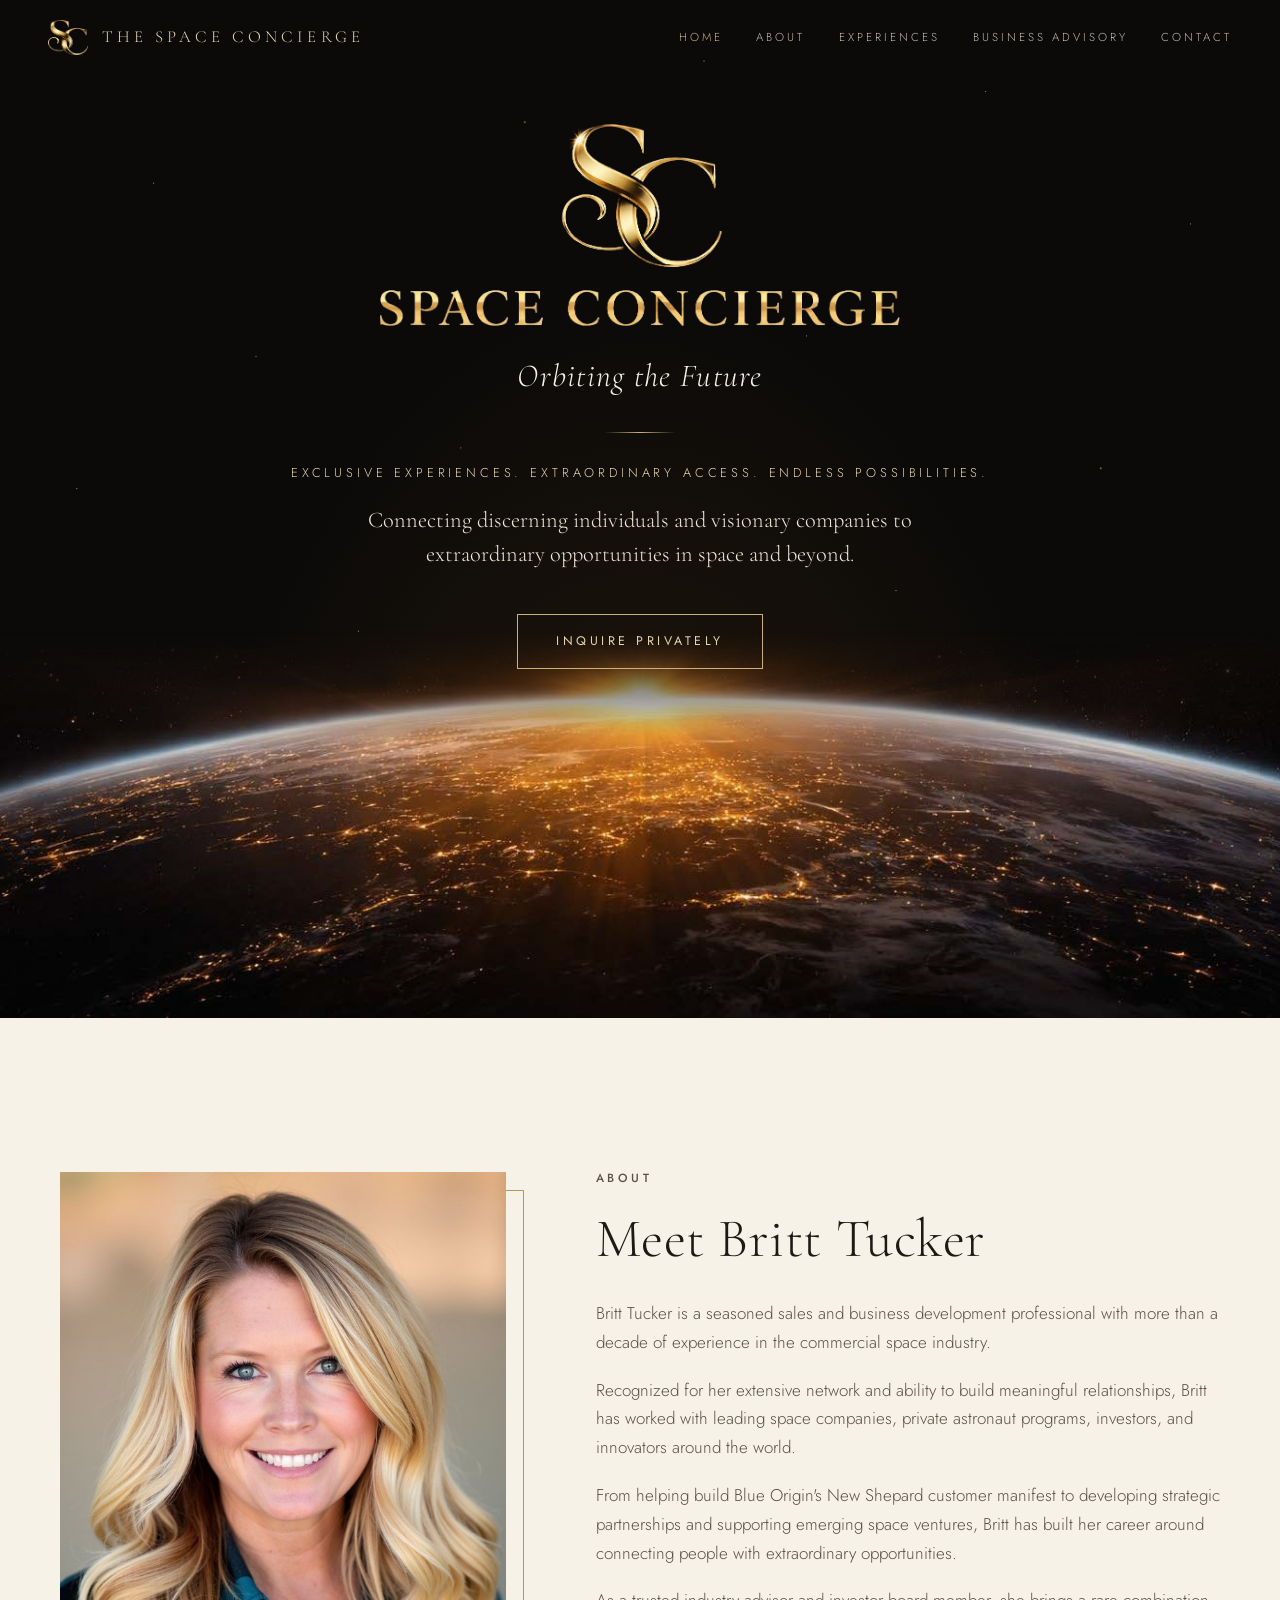
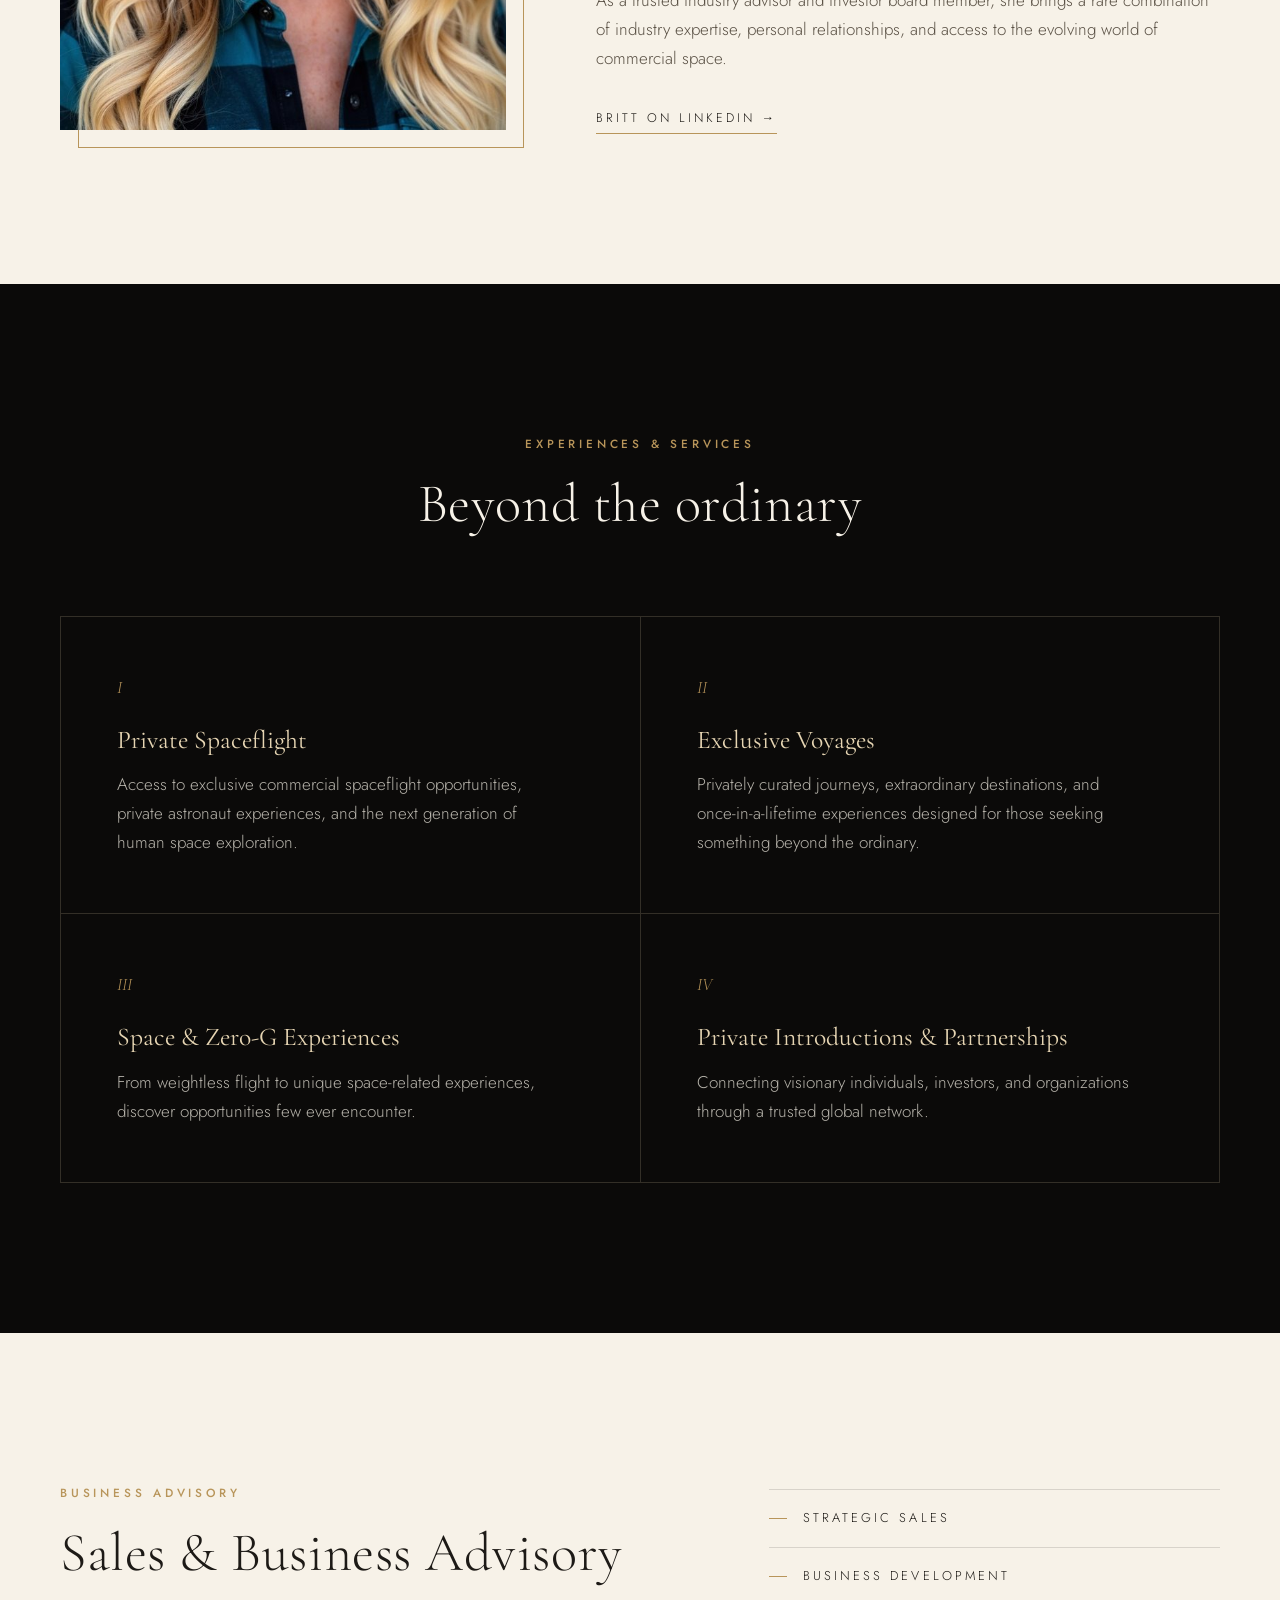
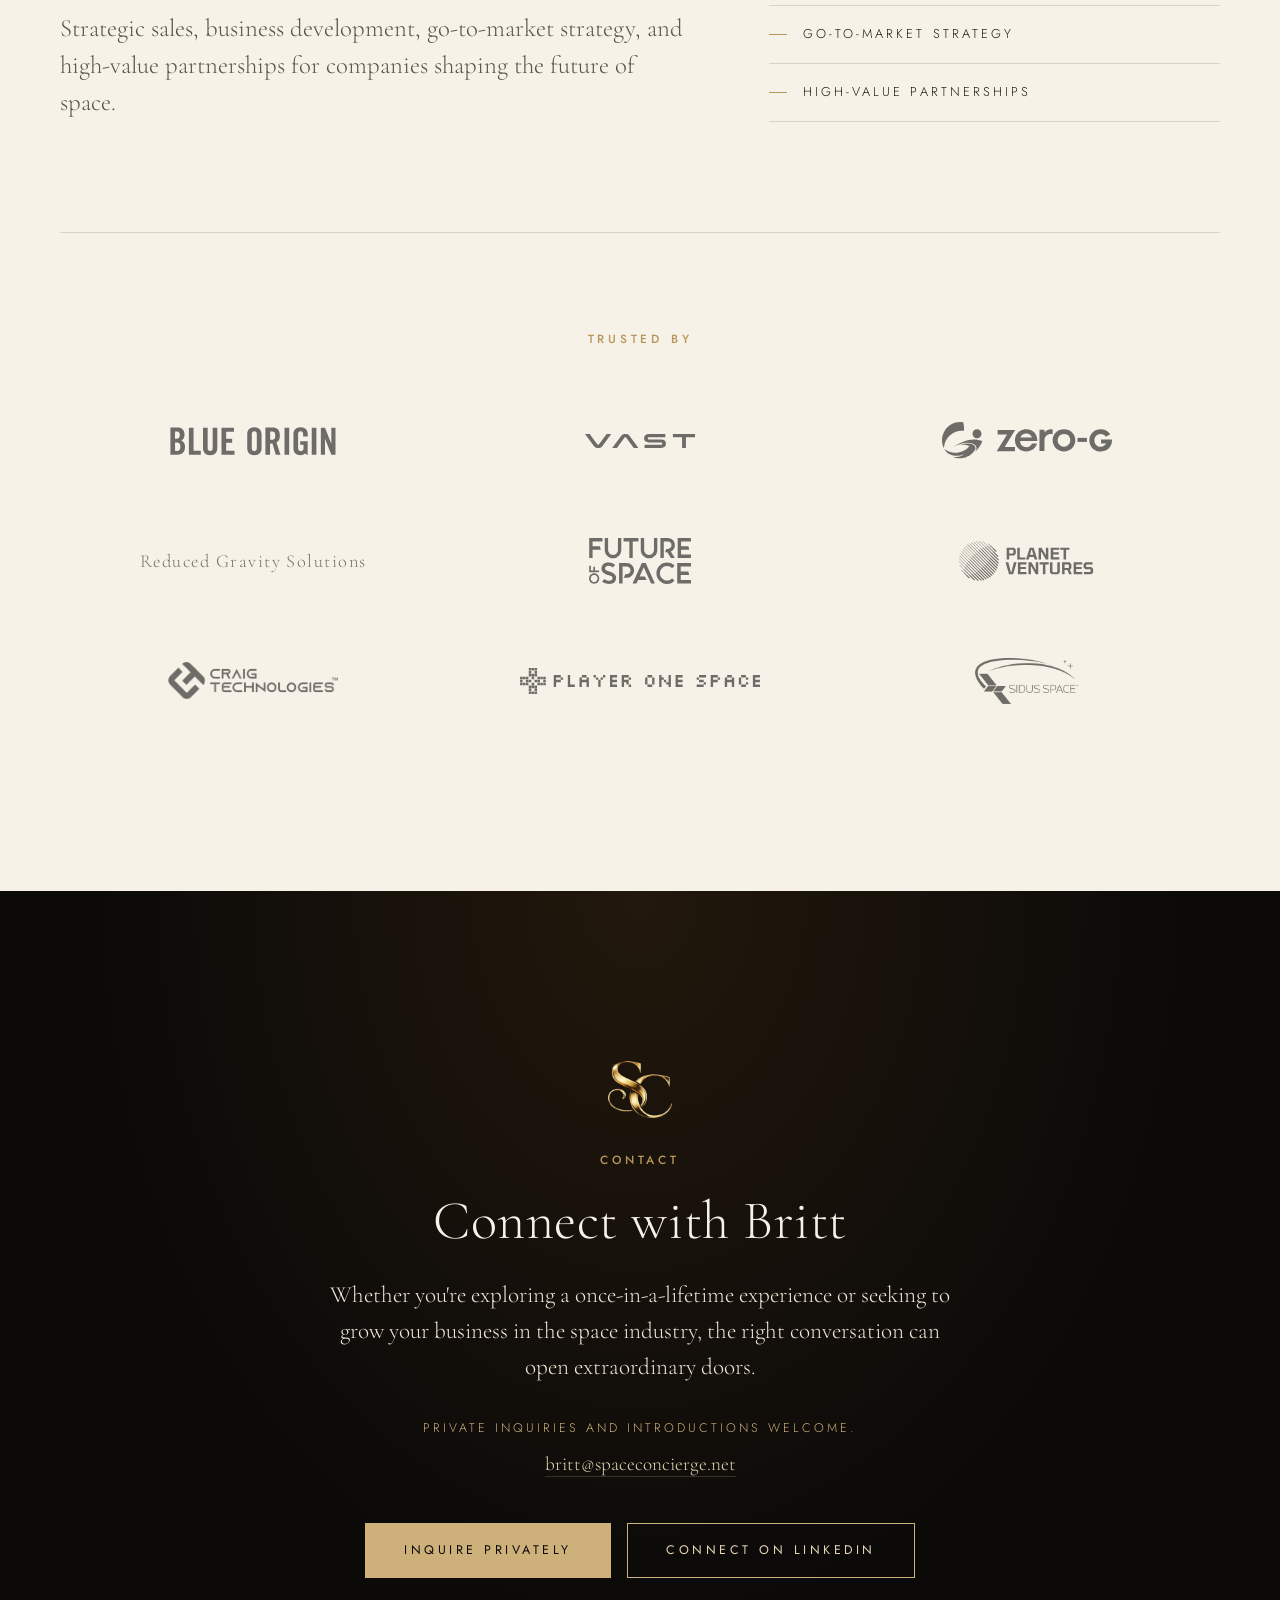
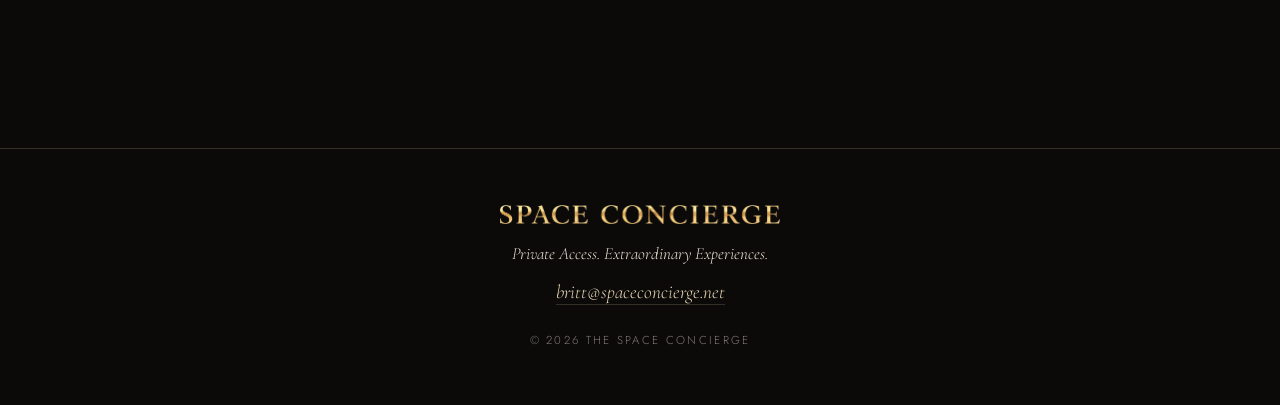
==== index.html @ 7bd97a43 "Add contact email and Player One Space logo Co-Authored-By: Claude Opus 5.5 <noreply@anthropic.com>" ====
<!doctype html>
<html lang="en">
<head>
  <meta charset="utf-8">
  <meta name="viewport" content="width=device-width, initial-scale=1">
  <title>The Space Concierge | Orbiting the Future</title>
  <meta name="description" content="The Space Concierge connects discerning individuals and visionary companies to extraordinary opportunities in space and beyond. Private spaceflight, exclusive voyages, zero-g experiences and space industry business advisory with Britt Tucker.">
  <meta property="og:title" content="The Space Concierge | Orbiting the Future">
  <meta property="og:description" content="Private access. Extraordinary experiences. Connecting discerning individuals and visionary companies to extraordinary opportunities in space and beyond.">
  <meta property="og:image" content="assets/img/og-image.jpg">
  <meta property="og:type" content="website">
  <meta name="theme-color" content="#0b0a09">
  <link rel="icon" type="image/png" href="assets/img/favicon.png">
  <link rel="apple-touch-icon" href="assets/img/apple-touch-icon.png">
  <link rel="preconnect" href="https://fonts.googleapis.com">
  <link rel="preconnect" href="https://fonts.gstatic.com" crossorigin>
  <link href="https://fonts.googleapis.com/css2?family=Cormorant+Garamond:ital,wght@0,300;0,400;0,500;1,300;1,400&family=Jost:wght@300;400;500&display=swap" rel="stylesheet">
  <link rel="stylesheet" href="assets/css/style.css">
</head>
<body>

  <header class="nav" id="top">
    <a class="nav__brand" href="#home" aria-label="The Space Concierge home">
      <img src="assets/img/logo-mark.png" alt="" width="345" height="310">
      <span>The Space Concierge</span>
    </a>
    <button class="nav__toggle" aria-label="Open menu" aria-expanded="false" aria-controls="nav-links">
      <span></span><span></span>
    </button>
    <nav class="nav__links" id="nav-links" aria-label="Main">
      <a href="#home">Home</a>
      <a href="#about">About</a>
      <a href="#experiences">Experiences</a>
      <a href="#advisory">Business Advisory</a>
      <a href="#contact">Contact</a>
    </nav>
  </header>

  <main>
    <!-- HOME -->
    <section class="hero" id="home">
      <div class="hero__stars" aria-hidden="true"></div>
      <div class="hero__inner">
        <h1 class="visually-hidden">The Space Concierge</h1>
        <img class="hero__logo" src="assets/img/logo-stack.png" alt="The Space Concierge" width="1123" height="437">
        <p class="hero__tagline">Orbiting the Future</p>
        <span class="rule" aria-hidden="true"></span>
        <p class="hero__lede">Exclusive experiences. Extraordinary access. Endless possibilities.</p>
        <p class="hero__sub">Connecting discerning individuals and visionary companies to extraordinary opportunities in space and beyond.</p>
        <a class="btn" href="#contact">Inquire Privately</a>
      </div>
      <div class="hero__earth" aria-hidden="true"></div>
    </section>

    <!-- ABOUT -->
    <section class="section section--ivory" id="about">
      <div class="about">
        <figure class="about__photo reveal">
          <img src="assets/img/britt-tucker.jpg" alt="Britt Tucker, founder of The Space Concierge" width="800" height="800" loading="lazy">
        </figure>
        <div class="about__text reveal">
          <p class="eyebrow">About</p>
          <h2>Meet Britt Tucker</h2>
          <p>Britt Tucker is a seasoned sales and business development professional with more than a decade of experience in the commercial space industry.</p>
          <p>Recognized for her extensive network and ability to build meaningful relationships, Britt has worked with leading space companies, private astronaut programs, investors, and innovators around the world.</p>
          <p>From helping build Blue Origin's New Shepard customer manifest to developing strategic partnerships and supporting emerging space ventures, Britt has built her career around connecting people with extraordinary opportunities.</p>
          <p>As a trusted industry advisor and investor board member, she brings a rare combination of industry expertise, personal relationships, and access to the evolving world of commercial space.</p>
          <a class="link" href="https://www.linkedin.com/in/britttucker/" target="_blank" rel="noopener">Britt on LinkedIn <span aria-hidden="true">&rarr;</span></a>
        </div>
      </div>
    </section>

    <!-- EXPERIENCES -->
    <section class="section section--dark" id="experiences">
      <div class="container">
        <header class="section__head reveal">
          <p class="eyebrow">Experiences &amp; Services</p>
          <h2>Beyond the ordinary</h2>
        </header>
        <div class="cards">
          <article class="card reveal">
            <span class="card__num">I</span>
            <h3>Private Spaceflight</h3>
            <p>Access to exclusive commercial spaceflight opportunities, private astronaut experiences, and the next generation of human space exploration.</p>
          </article>
          <article class="card reveal">
            <span class="card__num">II</span>
            <h3>Exclusive Voyages</h3>
            <p>Privately curated journeys, extraordinary destinations, and once-in-a-lifetime experiences designed for those seeking something beyond the ordinary.</p>
          </article>
          <article class="card reveal">
            <span class="card__num">III</span>
            <h3>Space &amp; Zero-G Experiences</h3>
            <p>From weightless flight to unique space-related experiences, discover opportunities few ever encounter.</p>
          </article>
          <article class="card reveal">
            <span class="card__num">IV</span>
            <h3>Private Introductions &amp; Partnerships</h3>
            <p>Connecting visionary individuals, investors, and organizations through a trusted global network.</p>
          </article>
        </div>
      </div>
    </section>

    <!-- BUSINESS ADVISORY -->
    <section class="section section--ivory" id="advisory">
      <div class="container">
        <div class="advisory">
          <div class="reveal">
            <p class="eyebrow">Business Advisory</p>
            <h2>Sales &amp; Business Advisory</h2>
            <p class="advisory__lede">Strategic sales, business development, go-to-market strategy, and high-value partnerships for companies shaping the future of space.</p>
          </div>
          <ul class="advisory__list reveal">
            <li>Strategic Sales</li>
            <li>Business Development</li>
            <li>Go-to-Market Strategy</li>
            <li>High-Value Partnerships</li>
          </ul>
        </div>

        <div class="clients reveal">
          <p class="eyebrow eyebrow--center">Trusted by</p>
          <ul class="clients__grid" id="clients">
            <li><a href="https://www.blueorigin.com" target="_blank" rel="noopener" title="Blue Origin"><img src="assets/logos/blue-origin.svg" alt="Blue Origin" loading="lazy"></a></li>
            <li><a href="https://www.vastspace.com" target="_blank" rel="noopener" title="Vast"><img src="assets/logos/vast.svg" alt="Vast" loading="lazy"></a></li>
            <li><a href="https://www.gozerog.com" target="_blank" rel="noopener" title="Zero-G"><img src="assets/logos/zero-g.svg" alt="Zero-G" loading="lazy"></a></li>
            <li><a href="https://www.reducedgravitysolutions.com" target="_blank" rel="noopener" title="Reduced Gravity Solutions"><span class="clients__name">Reduced Gravity Solutions</span></a></li>
            <li><a href="https://futureofspace.io" target="_blank" rel="noopener" title="Future of Space"><img src="assets/logos/future-of-space.svg" alt="Future of Space" loading="lazy"></a></li>
            <li><a href="https://planetventuresinc.com" target="_blank" rel="noopener" title="Planet Ventures"><img src="assets/logos/planet-ventures.svg" alt="Planet Ventures" loading="lazy"></a></li>
            <li><a href="https://craigtechinc.com" target="_blank" rel="noopener" title="Craig Technologies"><img src="assets/logos/craig-technologies.png" alt="Craig Technologies" loading="lazy"></a></li>
            <li><a href="https://playeronespace.com" target="_blank" rel="noopener" title="Player One Space"><img class="logo--wide" src="assets/logos/player-one-space.svg" alt="Player One Space" loading="lazy"></a></li>
            <li><a href="https://sidusspace.com" target="_blank" rel="noopener" title="Sidus Space"><img src="assets/logos/sidus-space.png" alt="Sidus Space" loading="lazy"></a></li>
          </ul>
        </div>
      </div>
    </section>

    <!-- CONTACT -->
    <section class="contact" id="contact">
      <div class="contact__inner reveal">
        <img class="contact__mark" src="assets/img/logo-mark.png" alt="" width="345" height="310" loading="lazy">
        <p class="eyebrow eyebrow--center">Contact</p>
        <h2>Connect with Britt</h2>
        <p class="contact__text">Whether you're exploring a once-in-a-lifetime experience or seeking to grow your business in the space industry, the right conversation can open extraordinary doors.</p>
        <p class="contact__note">Private inquiries and introductions welcome.</p>
        <p class="contact__email"><a href="mailto:britt@spaceconcierge.net">britt@spaceconcierge.net</a></p>
        <div class="contact__actions">
          <a class="btn btn--solid" href="mailto:britt@spaceconcierge.net?subject=Private%20Inquiry">Inquire Privately</a>
          <a class="btn" href="https://www.linkedin.com/in/britttucker/" target="_blank" rel="noopener">Connect on LinkedIn</a>
        </div>
      </div>
    </section>
  </main>

  <footer class="footer">
    <img src="assets/img/logo-wordmark.png" alt="The Space Concierge" width="1123" height="78" loading="lazy">
    <p>Private Access. Extraordinary Experiences.</p>
    <p class="footer__email"><a href="mailto:britt@spaceconcierge.net">britt@spaceconcierge.net</a></p>
    <p class="footer__small">&copy; <span id="year">2026</span> The Space Concierge</p>
  </footer>

  <script src="assets/js/main.js"></script>
</body>
</html>
---- assets/css/style.css ----
:root {
  --black: #0b0a09;
  --black-2: #141210;
  --ivory: #f7f2e8;
  --ivory-2: #efe7d8;
  --champagne: #e6d5b3;
  --gold: #b8955a;
  --gold-soft: #cdb07a;
  --ink: #1d1a16;
  --ink-soft: #5b5246;
  --line-dark: rgba(230, 213, 179, 0.18);
  --line-light: rgba(29, 26, 22, 0.14);
  --serif: "Cormorant Garamond", "Times New Roman", serif;
  --sans: "Jost", "Helvetica Neue", Arial, sans-serif;
  --max: 1160px;
  --nav-h: 76px;
}

*, *::before, *::after { box-sizing: border-box; }
html { scroll-behavior: smooth; scroll-padding-top: var(--nav-h); }
html, body { overflow-x: clip; }
body {
  margin: 0;
  background: var(--black);
  color: var(--ivory);
  font-family: var(--sans);
  font-weight: 300;
  font-size: 17px;
  line-height: 1.7;
  -webkit-font-smoothing: antialiased;
}
img { max-width: 100%; height: auto; display: block; }
a { color: inherit; }
h1, h2, h3 { font-family: var(--serif); font-weight: 300; line-height: 1.15; margin: 0; }
h2 { font-size: clamp(2.2rem, 4.5vw, 3.4rem); letter-spacing: 0.01em; }
h3 { font-size: 1.6rem; font-weight: 400; }
p { margin: 0 0 1.1em; }

.visually-hidden {
  position: absolute; width: 1px; height: 1px; overflow: hidden;
  clip: rect(0 0 0 0); white-space: nowrap;
}

.eyebrow {
  font-family: var(--sans);
  font-size: 0.74rem;
  font-weight: 500;
  letter-spacing: 0.32em;
  text-transform: uppercase;
  color: var(--gold);
  margin-bottom: 1.2rem;
}
.eyebrow--center { text-align: center; }

.rule {
  display: block; width: 72px; height: 1px; margin: 1.8rem auto;
  background: linear-gradient(90deg, transparent, var(--gold-soft), transparent);
}

.btn {
  display: inline-block;
  padding: 1rem 2.4rem;
  border: 1px solid var(--gold-soft);
  color: var(--champagne);
  font-size: 0.78rem;
  font-weight: 400;
  letter-spacing: 0.28em;
  text-transform: uppercase;
  text-decoration: none;
  transition: background-color .4s ease, color .4s ease;
}
.btn:hover, .btn:focus-visible { background: var(--gold-soft); color: var(--black); }
.btn--solid { background: var(--gold-soft); color: var(--black); }
.btn--solid:hover, .btn--solid:focus-visible { background: var(--champagne); border-color: var(--champagne); }

.link {
  color: var(--ink);
  font-size: 0.78rem;
  letter-spacing: 0.24em;
  text-transform: uppercase;
  text-decoration: none;
  border-bottom: 1px solid var(--gold);
  padding-bottom: 4px;
}
.link:hover { color: var(--gold); }

/* NAV */
.nav {
  position: fixed; inset: 0 0 auto 0; z-index: 50;
  height: var(--nav-h);
  display: flex; align-items: center; justify-content: space-between;
  padding: 0 clamp(16px, 4vw, 48px);
  transition: background-color .5s ease, border-color .5s ease;
  border-bottom: 1px solid transparent;
}
.nav.is-scrolled {
  background: rgba(11, 10, 9, 0.92);
  backdrop-filter: blur(10px);
  -webkit-backdrop-filter: blur(10px);
  border-bottom-color: var(--line-dark);
}
.nav__brand { display: flex; align-items: center; gap: 14px; text-decoration: none; }
.nav__brand img { width: 40px; height: auto; }
.nav__brand span {
  font-family: var(--serif); font-size: 1.05rem; letter-spacing: 0.24em;
  text-transform: uppercase; color: var(--champagne);
}
.nav__links { display: flex; gap: clamp(18px, 2.6vw, 40px); }
.nav__links a {
  font-size: 0.72rem; letter-spacing: 0.26em; text-transform: uppercase;
  text-decoration: none; color: var(--ivory-2); opacity: .8;
  transition: opacity .3s, color .3s;
}
.nav__links a:hover, .nav__links a.is-active { opacity: 1; color: var(--gold-soft); }
.nav__toggle { display: none; }

/* HERO */
.hero {
  position: relative; min-height: 100vh; min-height: 100svh;
  display: flex; flex-direction: column; align-items: center; justify-content: flex-end;
  text-align: center; overflow: hidden;
  padding: calc(var(--nav-h) + 48px) 0 0;
  background: radial-gradient(ellipse at 50% 120%, #2a1c0c 0%, var(--black) 55%);
}
.hero__stars {
  position: absolute; inset: 0; opacity: .55; pointer-events: none;
  background-image:
    radial-gradient(1px 1px at 12% 18%, #fff8e6, transparent),
    radial-gradient(1px 1px at 28% 62%, #fff8e6, transparent),
    radial-gradient(1.5px 1.5px at 41% 12%, #f3d9a4, transparent),
    radial-gradient(1px 1px at 63% 33%, #fff8e6, transparent),
    radial-gradient(1px 1px at 77% 9%, #fff8e6, transparent),
    radial-gradient(1.5px 1.5px at 86% 46%, #f3d9a4, transparent),
    radial-gradient(1px 1px at 93% 22%, #fff8e6, transparent),
    radial-gradient(1px 1px at 6% 48%, #fff8e6, transparent),
    radial-gradient(1px 1px at 55% 6%, #fff8e6, transparent),
    radial-gradient(1px 1px at 20% 35%, #fff8e6, transparent),
    radial-gradient(1px 1px at 70% 58%, #fff8e6, transparent),
    radial-gradient(1px 1px at 36% 44%, #f3d9a4, transparent);
}
.hero__earth {
  position: relative; z-index: 1; flex: none;
  width: 100%; margin-top: clamp(-40px, -3vw, -16px);
  aspect-ratio: 1320 / 400; min-height: 240px;
  background: url("../img/earth-horizon.jpg") center top / cover no-repeat;
  -webkit-mask-image: linear-gradient(to bottom, transparent 0%, #000 30%);
          mask-image: linear-gradient(to bottom, transparent 0%, #000 30%);
  pointer-events: none;
}
.hero__inner { position: relative; z-index: 2; width: 100%; max-width: 760px; padding: 0 16px; margin: auto 0 0; }
.hero__logo { width: min(520px, 82vw); margin: 0 auto; }
.hero__tagline {
  font-family: var(--serif); font-style: italic; font-size: clamp(1.4rem, 3vw, 2rem);
  color: var(--ivory); margin: 1.4rem 0 0; letter-spacing: 0.04em;
}
.hero__lede {
  font-size: 0.8rem; letter-spacing: 0.3em; text-transform: uppercase;
  color: var(--champagne); margin-bottom: 1.2rem;
}
.hero__sub {
  font-family: var(--serif); font-size: clamp(1.15rem, 2.2vw, 1.4rem);
  color: var(--ivory-2); max-width: 560px; margin: 0 auto 2.6rem; line-height: 1.55;
}

/* SECTIONS */
.section { padding: clamp(80px, 12vw, 150px) clamp(16px, 5vw, 48px); }
.section--ivory { background: var(--ivory); color: var(--ink); }
.section--dark { background: var(--black); color: var(--ivory); }
.container { max-width: var(--max); margin: 0 auto; }
.section__head { text-align: center; margin-bottom: clamp(48px, 7vw, 80px); }

/* ABOUT */
.about {
  max-width: var(--max); margin: 0 auto;
  display: grid; grid-template-columns: 5fr 7fr; gap: clamp(40px, 7vw, 96px); align-items: center;
}
.about__photo { margin: 0; position: relative; }
.about__photo::after {
  content: ""; position: absolute; inset: 18px -18px -18px 18px;
  border: 1px solid var(--gold); z-index: 0;
}
.about__photo img { position: relative; z-index: 1; width: 100%; aspect-ratio: 4 / 5; object-fit: cover; object-position: 50% 30%; }
.about__text h2 { margin-bottom: 1.8rem; }
.about__text p { color: var(--ink-soft); }
.about__text .link { display: inline-block; margin-top: 1rem; }

/* EXPERIENCES */
.cards {
  display: grid; grid-template-columns: repeat(2, 1fr);
  border-top: 1px solid var(--line-dark); border-left: 1px solid var(--line-dark);
}
.card {
  padding: clamp(32px, 4.5vw, 56px);
  border-right: 1px solid var(--line-dark); border-bottom: 1px solid var(--line-dark);
  transition: background-color .5s ease;
}
.card:hover { background: var(--black-2); }
.card__num {
  display: block; font-family: var(--serif); font-style: italic;
  color: var(--gold); font-size: 1.1rem; margin-bottom: 1.4rem;
}
.card h3 { color: var(--champagne); margin-bottom: 1rem; }
.card p { color: rgba(247, 242, 232, 0.72); margin: 0; max-width: 440px; }

/* ADVISORY */
.advisory {
  display: grid; grid-template-columns: 7fr 5fr; gap: clamp(32px, 6vw, 96px); align-items: end;
  padding-bottom: clamp(64px, 9vw, 110px); border-bottom: 1px solid var(--line-light);
}
.advisory h2 { margin-bottom: 1.6rem; }
.advisory__lede { font-family: var(--serif); font-size: clamp(1.25rem, 2.2vw, 1.55rem); color: var(--ink-soft); line-height: 1.5; margin: 0; }
.advisory__list { list-style: none; padding: 0; margin: 0; }
.advisory__list li {
  font-size: 0.8rem; letter-spacing: 0.24em; text-transform: uppercase;
  padding: 1.1rem 0; border-top: 1px solid var(--line-light);
  display: flex; align-items: center; gap: 16px;
}
.advisory__list li::before { content: ""; width: 18px; height: 1px; background: var(--gold); }
.advisory__list li:last-child { border-bottom: 1px solid var(--line-light); }

.clients { padding-top: clamp(56px, 8vw, 96px); }
.clients__grid {
  list-style: none; padding: 0; margin: 2rem 0 0;
  display: flex; flex-wrap: wrap; justify-content: center;
}
.clients__grid li {
  flex: 0 0 33.333%;
  display: flex; align-items: center; justify-content: center;
  min-height: 120px; padding: 24px 28px;
}
.clients__grid a { text-decoration: none; display: flex; align-items: center; justify-content: center; width: 100%; height: 100%; }
.clients__grid img {
  max-height: 46px; max-width: 170px; width: auto; height: auto;
  filter: brightness(0);
  opacity: .55; transition: opacity .4s ease;
}
.clients__grid a:hover img { opacity: 1; }
.clients__name {
  font-family: var(--serif); font-size: 1.15rem; line-height: 1.2; opacity: .8; letter-spacing: 0.08em; color: var(--ink-soft);
  text-align: center; text-decoration: none;
}

/* CONTACT */
.contact {
  position: relative; text-align: center;
  padding: clamp(100px, 14vw, 170px) 16px;
  background: radial-gradient(ellipse at 50% 0%, #22180c 0%, var(--black) 60%);
}
.contact__inner { max-width: 640px; margin: 0 auto; }
.contact__mark { width: 64px; margin: 0 auto 2rem; }
.contact h2 { margin-bottom: 1.6rem; }
.contact__text { font-family: var(--serif); font-size: clamp(1.2rem, 2.2vw, 1.45rem); color: var(--ivory-2); line-height: 1.55; }
.contact__note { font-size: 0.78rem; letter-spacing: 0.24em; text-transform: uppercase; color: var(--gold-soft); margin: 2rem 0 .6rem; }
.contact__email { margin: 0 0 2.6rem; }
.contact__email a, .footer__email a { font-family: var(--serif); font-size: 1.2rem; color: var(--champagne); text-decoration: none; border-bottom: 1px solid var(--line-dark); }
.contact__email a:hover, .footer__email a:hover { color: var(--gold-soft); border-color: var(--gold-soft); }
.contact__actions { display: flex; gap: 16px; justify-content: center; flex-wrap: wrap; }

/* FOOTER */
.footer {
  text-align: center; padding: 56px 16px 48px;
  border-top: 1px solid var(--line-dark); background: var(--black);
}
.footer img { width: min(280px, 70vw); margin: 0 auto 1rem; }
.footer p { font-family: var(--serif); font-style: italic; color: var(--ivory-2); margin: 0 0 .4rem; }
.footer .footer__small { font-family: var(--sans); font-style: normal; font-size: .72rem; letter-spacing: .2em; text-transform: uppercase; opacity: .5; margin-top: 1.4rem; }

/* REVEAL (quiet fade only) */
.reveal { opacity: 0; transform: translateY(14px); transition: opacity 1s ease, transform 1s ease; }
.reveal.is-visible { opacity: 1; transform: none; }
.no-js .reveal { opacity: 1; transform: none; }
@media (prefers-reduced-motion: reduce) {
  html { scroll-behavior: auto; }
  .reveal { opacity: 1; transform: none; transition: none; }
}

/* RESPONSIVE */
@media (max-width: 900px) {
  .about, .advisory { grid-template-columns: 1fr; }
  .about__photo { max-width: 420px; margin: 0 auto 24px; width: calc(100% - 18px); }
  .clients__grid li { flex-basis: 50%; }
}
@media (max-width: 820px) {
  .nav__toggle {
    display: flex; flex-direction: column; gap: 7px; justify-content: center;
    width: 44px; height: 44px; background: none; border: 0; cursor: pointer; padding: 10px;
  }
  .nav__toggle span { display: block; height: 1px; background: var(--champagne); transition: transform .3s; }
  .nav[data-open="true"] .nav__toggle span:first-child { transform: translateY(4px) rotate(45deg); }
  .nav[data-open="true"] .nav__toggle span:last-child { transform: translateY(-4px) rotate(-45deg); }
  .nav__links {
    position: fixed; inset: var(--nav-h) 0 auto 0;
    flex-direction: column; gap: 0; background: rgba(11, 10, 9, 0.98);
    border-bottom: 1px solid var(--line-dark);
    max-height: 0; overflow: hidden; transition: max-height .45s ease;
  }
  .nav[data-open="true"] .nav__links { max-height: 420px; }
  .nav[data-open="true"] { background: rgba(11, 10, 9, 0.98); }
  .nav__links a { padding: 18px 24px; border-top: 1px solid var(--line-dark); }
  .cards { grid-template-columns: 1fr; }
}
@media (max-width: 480px) {
  body { font-size: 16px; }
  .nav__brand span { font-size: .8rem; letter-spacing: .14em; }
  .hero__lede { font-size: .7rem; letter-spacing: .2em; }
  .clients__grid li { min-height: 96px; padding: 18px 12px; }
  .clients__grid img { max-width: 130px; max-height: 38px; }
}
.clients__grid img.logo--wide { max-width: 240px; }
@media (max-width: 480px) { .clients__grid img.logo--wide { max-width: 160px; } }
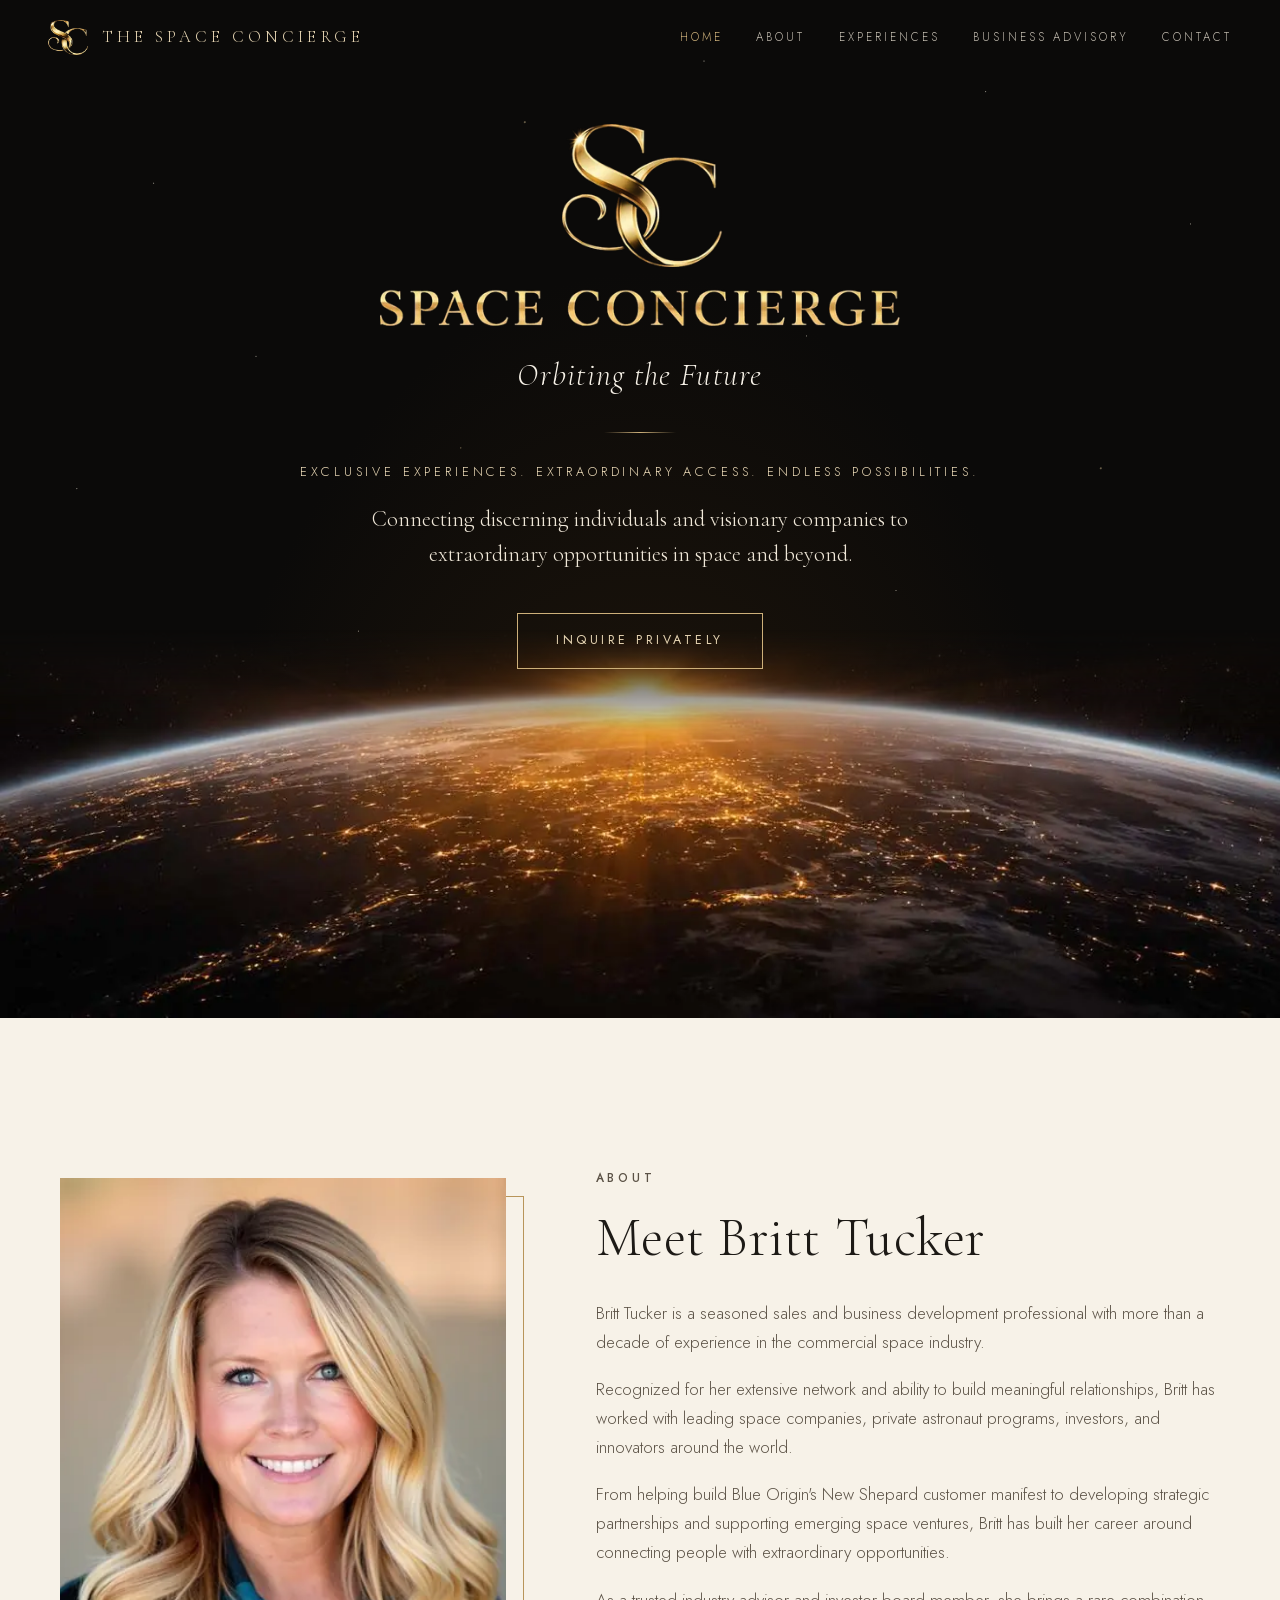
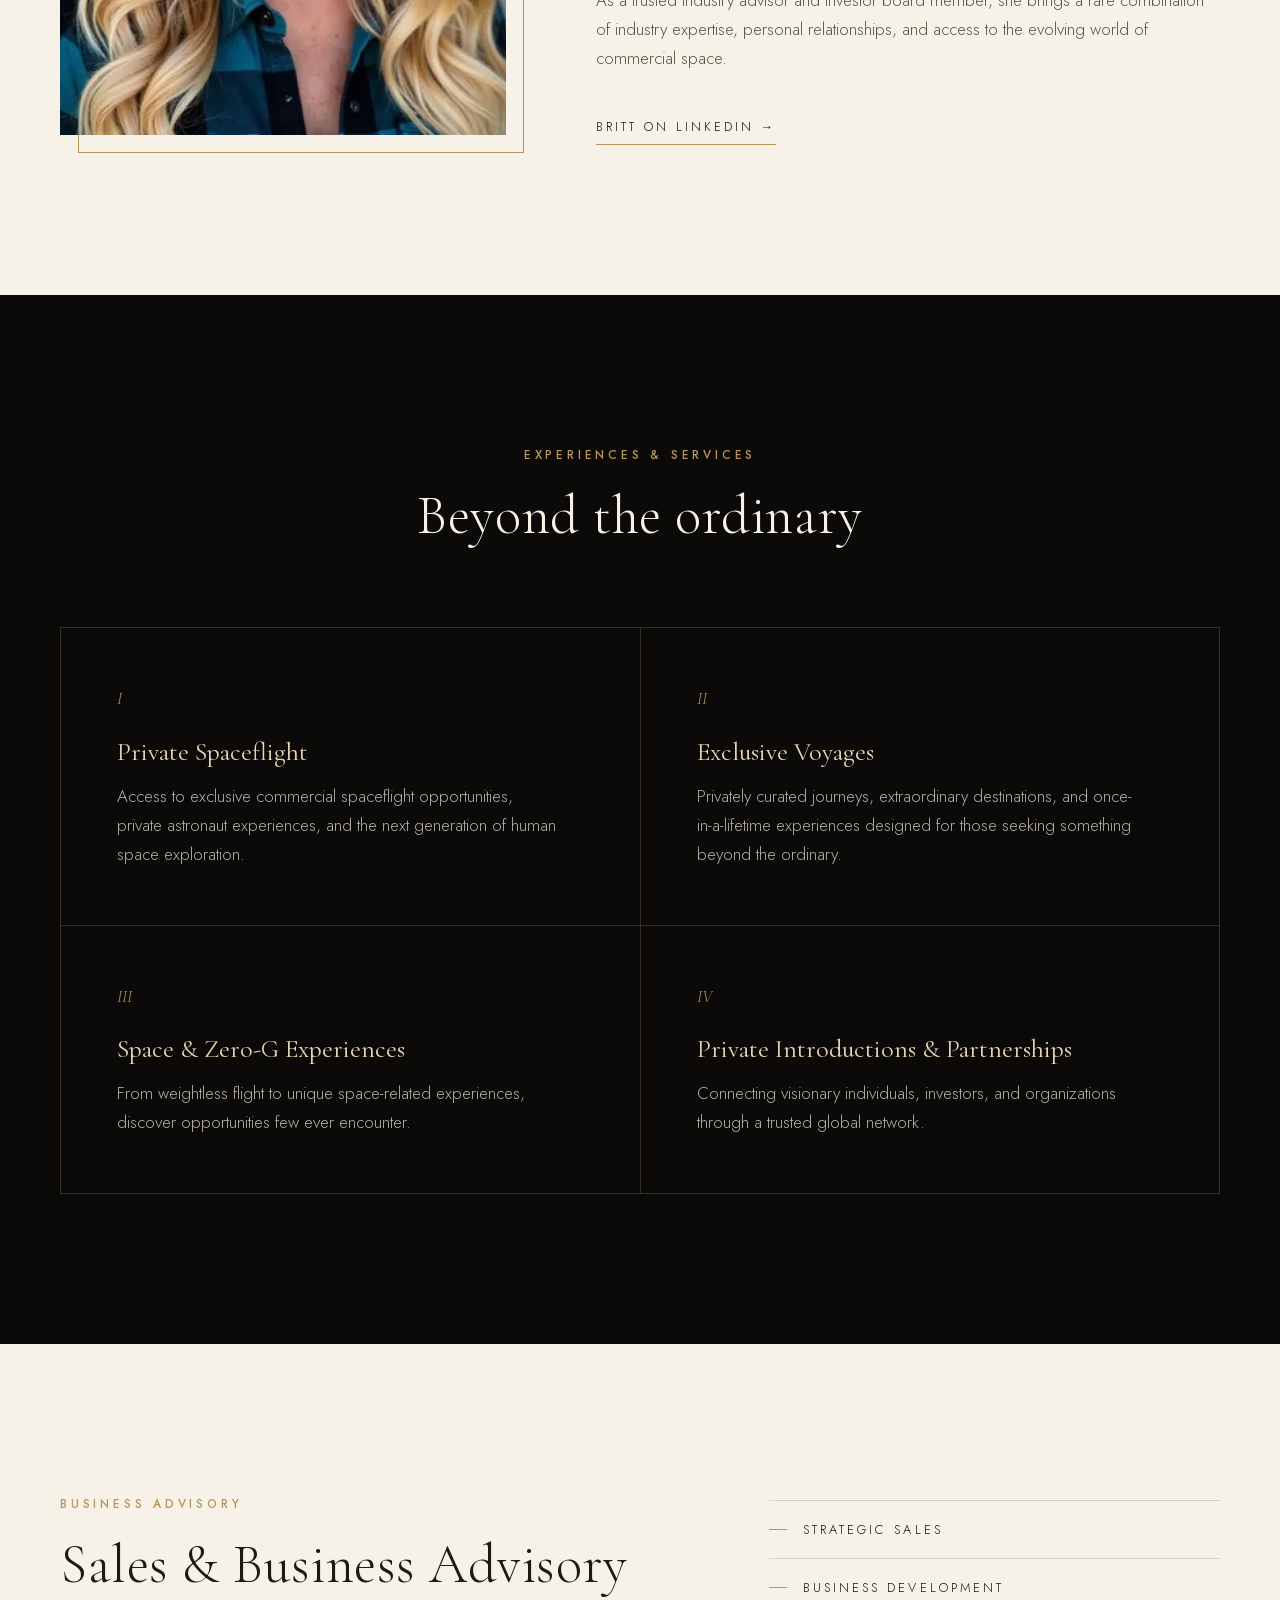
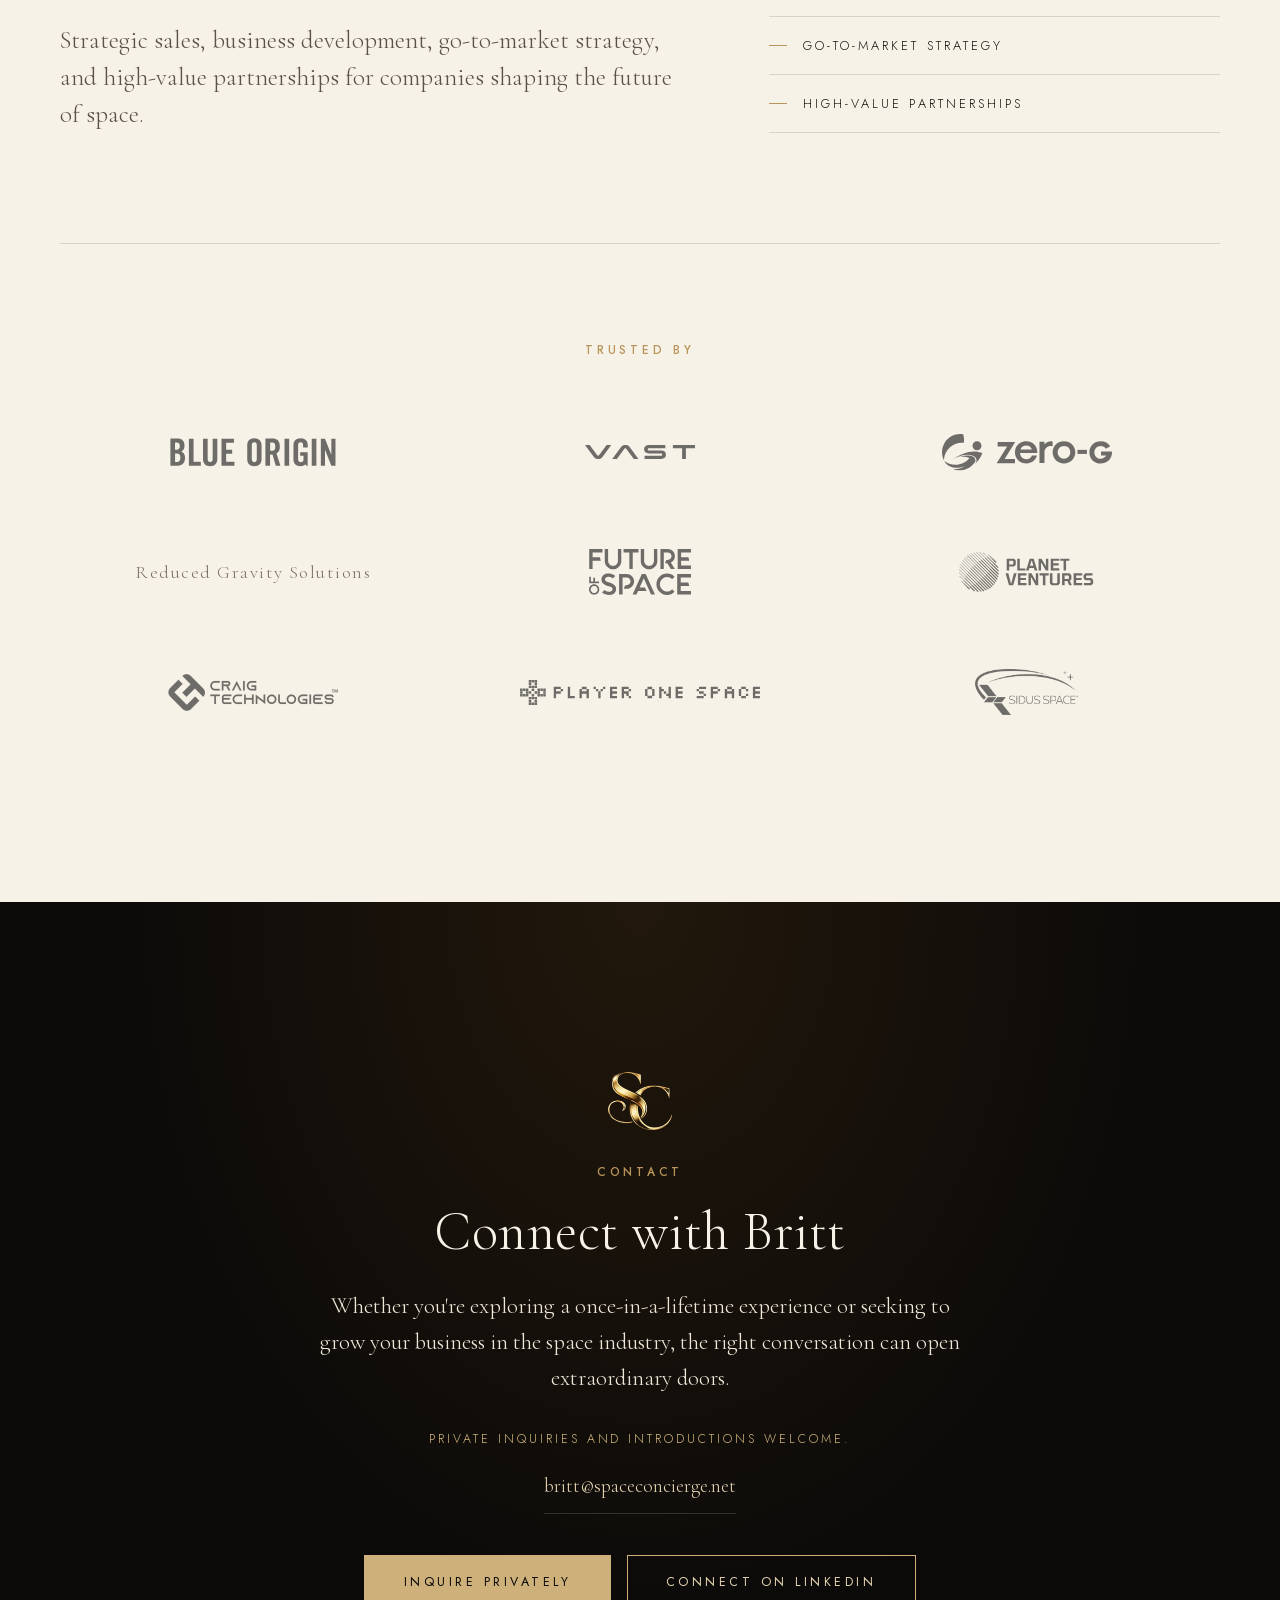
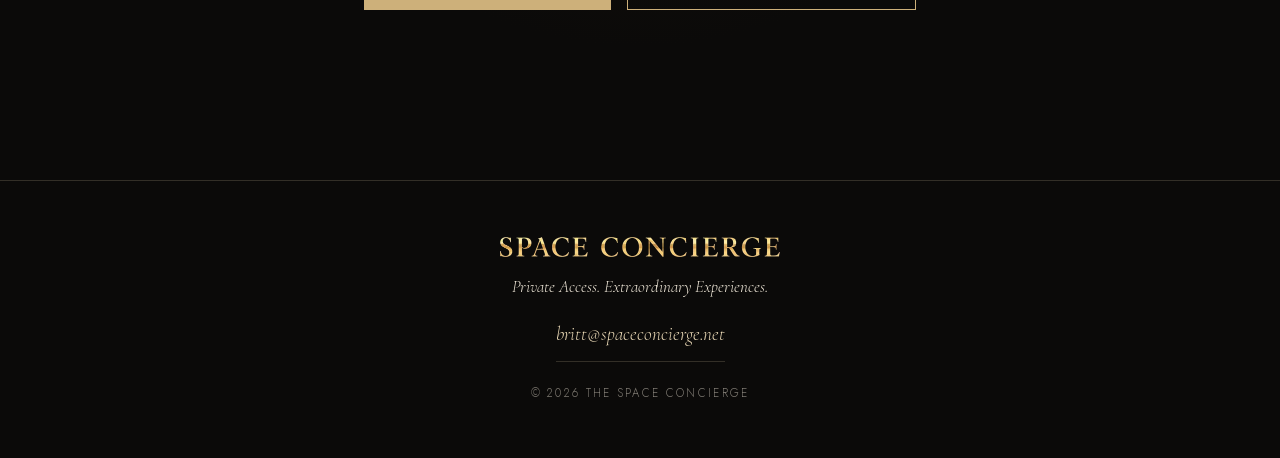
==== commit 66d1d8eb: "SEO and speed: WebP images, self-hosted fonts, preloads, structured data, sitemap Co-Authored-By: Cl" ====
--- a/index.html
+++ b/index.html
@@ -3,25 +3,98 @@
 <head>
   <meta charset="utf-8">
   <meta name="viewport" content="width=device-width, initial-scale=1">
-  <title>The Space Concierge | Orbiting the Future</title>
-  <meta name="description" content="The Space Concierge connects discerning individuals and visionary companies to extraordinary opportunities in space and beyond. Private spaceflight, exclusive voyages, zero-g experiences and space industry business advisory with Britt Tucker.">
+  <title>The Space Concierge | Private Spaceflight &amp; Space Industry Advisory</title>
+  <meta name="description" content="Private access to commercial spaceflight, zero-g experiences and curated luxury voyages, plus sales and business development advisory for space companies. Led by Britt Tucker.">
+  <link rel="canonical" href="https://thespaceconcierge.github.io/space_concierge/">
+  <meta name="robots" content="index, follow, max-image-preview:large">
+  <meta name="author" content="Britt Tucker">
+  <meta name="theme-color" content="#0b0a09">
+
+  <meta property="og:type" content="website">
+  <meta property="og:site_name" content="The Space Concierge">
+  <meta property="og:url" content="https://thespaceconcierge.github.io/space_concierge/">
   <meta property="og:title" content="The Space Concierge | Orbiting the Future">
   <meta property="og:description" content="Private access. Extraordinary experiences. Connecting discerning individuals and visionary companies to extraordinary opportunities in space and beyond.">
-  <meta property="og:image" content="assets/img/og-image.jpg">
-  <meta property="og:type" content="website">
-  <meta name="theme-color" content="#0b0a09">
-  <link rel="icon" type="image/png" href="assets/img/favicon.png">
+  <meta property="og:image" content="https://thespaceconcierge.github.io/space_concierge/assets/img/og-image.jpg">
+  <meta property="og:image:width" content="1200">
+  <meta property="og:image:height" content="628">
+  <meta property="og:image:alt" content="The Space Concierge gold SC monogram above Earth at sunrise">
+  <meta property="og:locale" content="en_US">
+  <meta name="twitter:card" content="summary_large_image">
+  <meta name="twitter:title" content="The Space Concierge | Orbiting the Future">
+  <meta name="twitter:description" content="Private spaceflight, exclusive voyages, zero-g experiences and space industry advisory with Britt Tucker.">
+  <meta name="twitter:image" content="https://thespaceconcierge.github.io/space_concierge/assets/img/og-image.jpg">
+
+  <link rel="icon" type="image/png" sizes="64x64" href="assets/img/favicon.png">
   <link rel="apple-touch-icon" href="assets/img/apple-touch-icon.png">
-  <link rel="preconnect" href="https://fonts.googleapis.com">
-  <link rel="preconnect" href="https://fonts.gstatic.com" crossorigin>
-  <link href="https://fonts.googleapis.com/css2?family=Cormorant+Garamond:ital,wght@0,300;0,400;0,500;1,300;1,400&family=Jost:wght@300;400;500&display=swap" rel="stylesheet">
+  <link rel="manifest" href="site.webmanifest">
+
+  <link rel="preload" href="assets/fonts/cormorant-garamond-latin.woff2" as="font" type="font/woff2" crossorigin>
+  <link rel="preload" href="assets/fonts/jost-latin.woff2" as="font" type="font/woff2" crossorigin>
+  <link rel="preload" as="image" type="image/webp" fetchpriority="high"
+        imagesrcset="assets/img/logo-stack-600.webp 600w, assets/img/logo-stack-1040.webp 1040w"
+        imagesizes="(max-width: 634px) 82vw, 520px">
+  <link rel="preload" as="image" type="image/webp" fetchpriority="high" href="assets/img/earth-horizon-660.webp" media="(max-width: 700px)">
+  <link rel="preload" as="image" type="image/webp" fetchpriority="high" href="assets/img/earth-horizon.webp" media="(min-width: 701px)">
   <link rel="stylesheet" href="assets/css/style.css">
+
+  <script type="application/ld+json">
+  {
+    "@context": "https://schema.org",
+    "@graph": [
+      {
+        "@type": "ProfessionalService",
+        "@id": "https://thespaceconcierge.github.io/space_concierge/#organization",
+        "name": "The Space Concierge",
+        "slogan": "Orbiting the Future",
+        "description": "Private access to commercial spaceflight, zero-g experiences and curated luxury voyages, plus sales and business development advisory for space companies.",
+        "url": "https://thespaceconcierge.github.io/space_concierge/",
+        "logo": "https://thespaceconcierge.github.io/space_concierge/assets/img/apple-touch-icon.png",
+        "image": "https://thespaceconcierge.github.io/space_concierge/assets/img/og-image.jpg",
+        "email": "britt@spaceconcierge.net",
+        "areaServed": "Worldwide",
+        "founder": { "@id": "https://thespaceconcierge.github.io/space_concierge/#britt-tucker" },
+        "knowsAbout": ["Commercial spaceflight", "Private astronaut missions", "Space tourism", "Zero gravity flights", "Luxury travel", "Space industry business development", "Go-to-market strategy"],
+        "hasOfferCatalog": {
+          "@type": "OfferCatalog",
+          "name": "Experiences & Services",
+          "itemListElement": [
+            { "@type": "Offer", "itemOffered": { "@type": "Service", "name": "Private Spaceflight", "description": "Access to exclusive commercial spaceflight opportunities and private astronaut experiences." } },
+            { "@type": "Offer", "itemOffered": { "@type": "Service", "name": "Exclusive Voyages", "description": "Privately curated journeys and once-in-a-lifetime experiences." } },
+            { "@type": "Offer", "itemOffered": { "@type": "Service", "name": "Space & Zero-G Experiences", "description": "Weightless flight and unique space-related experiences." } },
+            { "@type": "Offer", "itemOffered": { "@type": "Service", "name": "Sales & Business Advisory", "description": "Strategic sales, business development, go-to-market strategy and partnerships for space companies." } },
+            { "@type": "Offer", "itemOffered": { "@type": "Service", "name": "Private Introductions & Partnerships", "description": "Connecting individuals, investors and organizations through a trusted global network." } }
+          ]
+        }
+      },
+      {
+        "@type": "Person",
+        "@id": "https://thespaceconcierge.github.io/space_concierge/#britt-tucker",
+        "name": "Britt Tucker",
+        "jobTitle": "Founder",
+        "worksFor": { "@id": "https://thespaceconcierge.github.io/space_concierge/#organization" },
+        "image": "https://thespaceconcierge.github.io/space_concierge/assets/img/britt-tucker-800.webp",
+        "email": "britt@spaceconcierge.net",
+        "sameAs": ["https://www.linkedin.com/in/britttucker/"],
+        "description": "Sales and business development professional with more than a decade of experience in the commercial space industry."
+      },
+      {
+        "@type": "WebSite",
+        "@id": "https://thespaceconcierge.github.io/space_concierge/#website",
+        "url": "https://thespaceconcierge.github.io/space_concierge/",
+        "name": "The Space Concierge",
+        "publisher": { "@id": "https://thespaceconcierge.github.io/space_concierge/#organization" },
+        "inLanguage": "en"
+      }
+    ]
+  }
+  </script>
 </head>
 <body>
 
   <header class="nav" id="top">
     <a class="nav__brand" href="#home" aria-label="The Space Concierge home">
-      <img src="assets/img/logo-mark.png" alt="" width="345" height="310">
+      <img src="assets/img/logo-mark-128.webp" alt="" width="40" height="36">
       <span>The Space Concierge</span>
     </a>
     <button class="nav__toggle" aria-label="Open menu" aria-expanded="false" aria-controls="nav-links">
@@ -41,8 +114,12 @@
     <section class="hero" id="home">
       <div class="hero__stars" aria-hidden="true"></div>
       <div class="hero__inner">
-        <h1 class="visually-hidden">The Space Concierge</h1>
-        <img class="hero__logo" src="assets/img/logo-stack.png" alt="The Space Concierge" width="1123" height="437">
+        <h1 class="hero__title">
+          <img class="hero__logo" src="assets/img/logo-stack-1040.webp"
+               srcset="assets/img/logo-stack-600.webp 600w, assets/img/logo-stack-1040.webp 1040w"
+               sizes="(max-width: 634px) 82vw, 520px"
+               alt="The Space Concierge" width="1040" height="405" fetchpriority="high" decoding="async">
+        </h1>
         <p class="hero__tagline">Orbiting the Future</p>
         <span class="rule" aria-hidden="true"></span>
         <p class="hero__lede">Exclusive experiences. Extraordinary access. Endless possibilities.</p>
@@ -56,7 +133,7 @@
     <section class="section section--ivory" id="about">
       <div class="about">
         <figure class="about__photo reveal">
-          <img src="assets/img/britt-tucker.jpg" alt="Britt Tucker, founder of The Space Concierge" width="800" height="800" loading="lazy">
+          <img src="assets/img/britt-tucker-800.webp" srcset="assets/img/britt-tucker-480.webp 480w, assets/img/britt-tucker-800.webp 800w" sizes="(max-width: 900px) min(420px, 92vw), 440px" alt="Britt Tucker, founder of The Space Concierge" width="800" height="800" loading="lazy" decoding="async">
         </figure>
         <div class="about__text reveal">
           <p class="eyebrow">About</p>
@@ -122,15 +199,15 @@
         <div class="clients reveal">
           <p class="eyebrow eyebrow--center">Trusted by</p>
           <ul class="clients__grid" id="clients">
-            <li><a href="https://www.blueorigin.com" target="_blank" rel="noopener" title="Blue Origin"><img src="assets/logos/blue-origin.svg" alt="Blue Origin" loading="lazy"></a></li>
-            <li><a href="https://www.vastspace.com" target="_blank" rel="noopener" title="Vast"><img src="assets/logos/vast.svg" alt="Vast" loading="lazy"></a></li>
-            <li><a href="https://www.gozerog.com" target="_blank" rel="noopener" title="Zero-G"><img src="assets/logos/zero-g.svg" alt="Zero-G" loading="lazy"></a></li>
+            <li><a href="https://www.blueorigin.com" target="_blank" rel="noopener" title="Blue Origin"><img src="assets/logos/blue-origin.svg" alt="Blue Origin" loading="lazy" decoding="async"></a></li>
+            <li><a href="https://www.vastspace.com" target="_blank" rel="noopener" title="Vast"><img src="assets/logos/vast.svg" alt="Vast" loading="lazy" decoding="async"></a></li>
+            <li><a href="https://www.gozerog.com" target="_blank" rel="noopener" title="Zero-G"><img src="assets/logos/zero-g.svg" alt="Zero-G" loading="lazy" decoding="async"></a></li>
             <li><a href="https://www.reducedgravitysolutions.com" target="_blank" rel="noopener" title="Reduced Gravity Solutions"><span class="clients__name">Reduced Gravity Solutions</span></a></li>
-            <li><a href="https://futureofspace.io" target="_blank" rel="noopener" title="Future of Space"><img src="assets/logos/future-of-space.svg" alt="Future of Space" loading="lazy"></a></li>
-            <li><a href="https://planetventuresinc.com" target="_blank" rel="noopener" title="Planet Ventures"><img src="assets/logos/planet-ventures.svg" alt="Planet Ventures" loading="lazy"></a></li>
-            <li><a href="https://craigtechinc.com" target="_blank" rel="noopener" title="Craig Technologies"><img src="assets/logos/craig-technologies.png" alt="Craig Technologies" loading="lazy"></a></li>
-            <li><a href="https://playeronespace.com" target="_blank" rel="noopener" title="Player One Space"><img class="logo--wide" src="assets/logos/player-one-space.svg" alt="Player One Space" loading="lazy"></a></li>
-            <li><a href="https://sidusspace.com" target="_blank" rel="noopener" title="Sidus Space"><img src="assets/logos/sidus-space.png" alt="Sidus Space" loading="lazy"></a></li>
+            <li><a href="https://futureofspace.io" target="_blank" rel="noopener" title="Future of Space"><img src="assets/logos/future-of-space.svg" alt="Future of Space" loading="lazy" decoding="async"></a></li>
+            <li><a href="https://planetventuresinc.com" target="_blank" rel="noopener" title="Planet Ventures"><img src="assets/logos/planet-ventures.svg" alt="Planet Ventures" loading="lazy" decoding="async"></a></li>
+            <li><a href="https://craigtechinc.com" target="_blank" rel="noopener" title="Craig Technologies"><img src="assets/logos/craig-technologies.webp" alt="Craig Technologies" loading="lazy" decoding="async"></a></li>
+            <li><a href="https://playeronespace.com" target="_blank" rel="noopener" title="Player One Space"><img class="logo--wide" src="assets/logos/player-one-space.svg" alt="Player One Space" loading="lazy" decoding="async"></a></li>
+            <li><a href="https://sidusspace.com" target="_blank" rel="noopener" title="Sidus Space"><img src="assets/logos/sidus-space.webp" alt="Sidus Space" loading="lazy" decoding="async"></a></li>
           </ul>
         </div>
       </div>
@@ -139,7 +216,7 @@
     <!-- CONTACT -->
     <section class="contact" id="contact">
       <div class="contact__inner reveal">
-        <img class="contact__mark" src="assets/img/logo-mark.png" alt="" width="345" height="310" loading="lazy">
+        <img class="contact__mark" src="assets/img/logo-mark-128.webp" alt="" width="64" height="58" loading="lazy" decoding="async">
         <p class="eyebrow eyebrow--center">Contact</p>
         <h2>Connect with Britt</h2>
         <p class="contact__text">Whether you're exploring a once-in-a-lifetime experience or seeking to grow your business in the space industry, the right conversation can open extraordinary doors.</p>
@@ -154,12 +231,12 @@
   </main>
 
   <footer class="footer">
-    <img src="assets/img/logo-wordmark.png" alt="The Space Concierge" width="1123" height="78" loading="lazy">
+    <img src="assets/img/logo-wordmark-560.webp" alt="The Space Concierge" width="560" height="39" loading="lazy" decoding="async">
     <p>Private Access. Extraordinary Experiences.</p>
     <p class="footer__email"><a href="mailto:britt@spaceconcierge.net">britt@spaceconcierge.net</a></p>
     <p class="footer__small">&copy; <span id="year">2026</span> The Space Concierge</p>
   </footer>
 
-  <script src="assets/js/main.js"></script>
+  <script src="assets/js/main.js" defer></script>
 </body>
 </html>
--- a/assets/css/style.css
+++ b/assets/css/style.css
@@ -1,3 +1,17 @@
+/* Self-hosted fonts (latin subset, variable weight) */
+@font-face {
+  font-family: "Cormorant Garamond"; font-style: normal; font-weight: 300 700; font-display: swap;
+  src: url("../fonts/cormorant-garamond-latin.woff2") format("woff2");
+}
+@font-face {
+  font-family: "Cormorant Garamond"; font-style: italic; font-weight: 300 700; font-display: swap;
+  src: url("../fonts/cormorant-garamond-italic-latin.woff2") format("woff2");
+}
+@font-face {
+  font-family: "Jost"; font-style: normal; font-weight: 100 900; font-display: swap;
+  src: url("../fonts/jost-latin.woff2") format("woff2");
+}
+
 :root {
   --black: #0b0a09;
   --black-2: #141210;
@@ -142,12 +156,13 @@
   position: relative; z-index: 1; flex: none;
   width: 100%; margin-top: clamp(-40px, -3vw, -16px);
   aspect-ratio: 1320 / 400; min-height: 240px;
-  background: url("../img/earth-horizon.jpg") center top / cover no-repeat;
+  background: url("../img/earth-horizon.webp") center top / cover no-repeat;
   -webkit-mask-image: linear-gradient(to bottom, transparent 0%, #000 30%);
           mask-image: linear-gradient(to bottom, transparent 0%, #000 30%);
   pointer-events: none;
 }
 .hero__inner { position: relative; z-index: 2; width: 100%; max-width: 760px; padding: 0 16px; margin: auto 0 0; }
+.hero__title { margin: 0; font-size: inherit; line-height: 0; }
 .hero__logo { width: min(520px, 82vw); margin: 0 auto; }
 .hero__tagline {
   font-family: var(--serif); font-style: italic; font-size: clamp(1.4rem, 3vw, 2rem);
@@ -224,13 +239,13 @@
   display: flex; flex-wrap: wrap; justify-content: center;
 }
 .clients__grid li {
-  flex: 0 0 33.333%;
+  flex: 0 0 33.333%; min-width: 0;
   display: flex; align-items: center; justify-content: center;
   min-height: 120px; padding: 24px 28px;
 }
 .clients__grid a { text-decoration: none; display: flex; align-items: center; justify-content: center; width: 100%; height: 100%; }
 .clients__grid img {
-  max-height: 46px; max-width: 170px; width: auto; height: auto;
+  max-height: 46px; max-width: min(170px, 100%); width: auto; height: auto;
   filter: brightness(0);
   opacity: .55; transition: opacity .4s ease;
 }
@@ -292,9 +307,10 @@
     position: fixed; inset: var(--nav-h) 0 auto 0;
     flex-direction: column; gap: 0; background: rgba(11, 10, 9, 0.98);
     border-bottom: 1px solid var(--line-dark);
-    max-height: 0; overflow: hidden; transition: max-height .45s ease;
+    max-height: 0; overflow: hidden; visibility: hidden;
+    transition: max-height .45s ease, visibility 0s linear .45s;
   }
-  .nav[data-open="true"] .nav__links { max-height: 420px; }
+  .nav[data-open="true"] .nav__links { max-height: 420px; visibility: visible; transition: max-height .45s ease; }
   .nav[data-open="true"] { background: rgba(11, 10, 9, 0.98); }
   .nav__links a { padding: 18px 24px; border-top: 1px solid var(--line-dark); }
   .cards { grid-template-columns: 1fr; }
@@ -306,5 +322,13 @@
   .clients__grid li { min-height: 96px; padding: 18px 12px; }
   .clients__grid img { max-width: 130px; max-height: 38px; }
 }
-.clients__grid img.logo--wide { max-width: 240px; }
-@media (max-width: 480px) { .clients__grid img.logo--wide { max-width: 160px; } }
+.clients__grid img.logo--wide { max-width: min(240px, 100%); }
+
+
+/* Bigger tap targets for inline links on touch screens */
+.link, .contact__email a, .footer__email a { display: inline-block; padding: 10px 0; }
+.about__text .link { padding-bottom: 6px; }
+
+@media (max-width: 700px) {
+  .hero__earth { background-image: url("../img/earth-horizon-660.webp"); }
+}
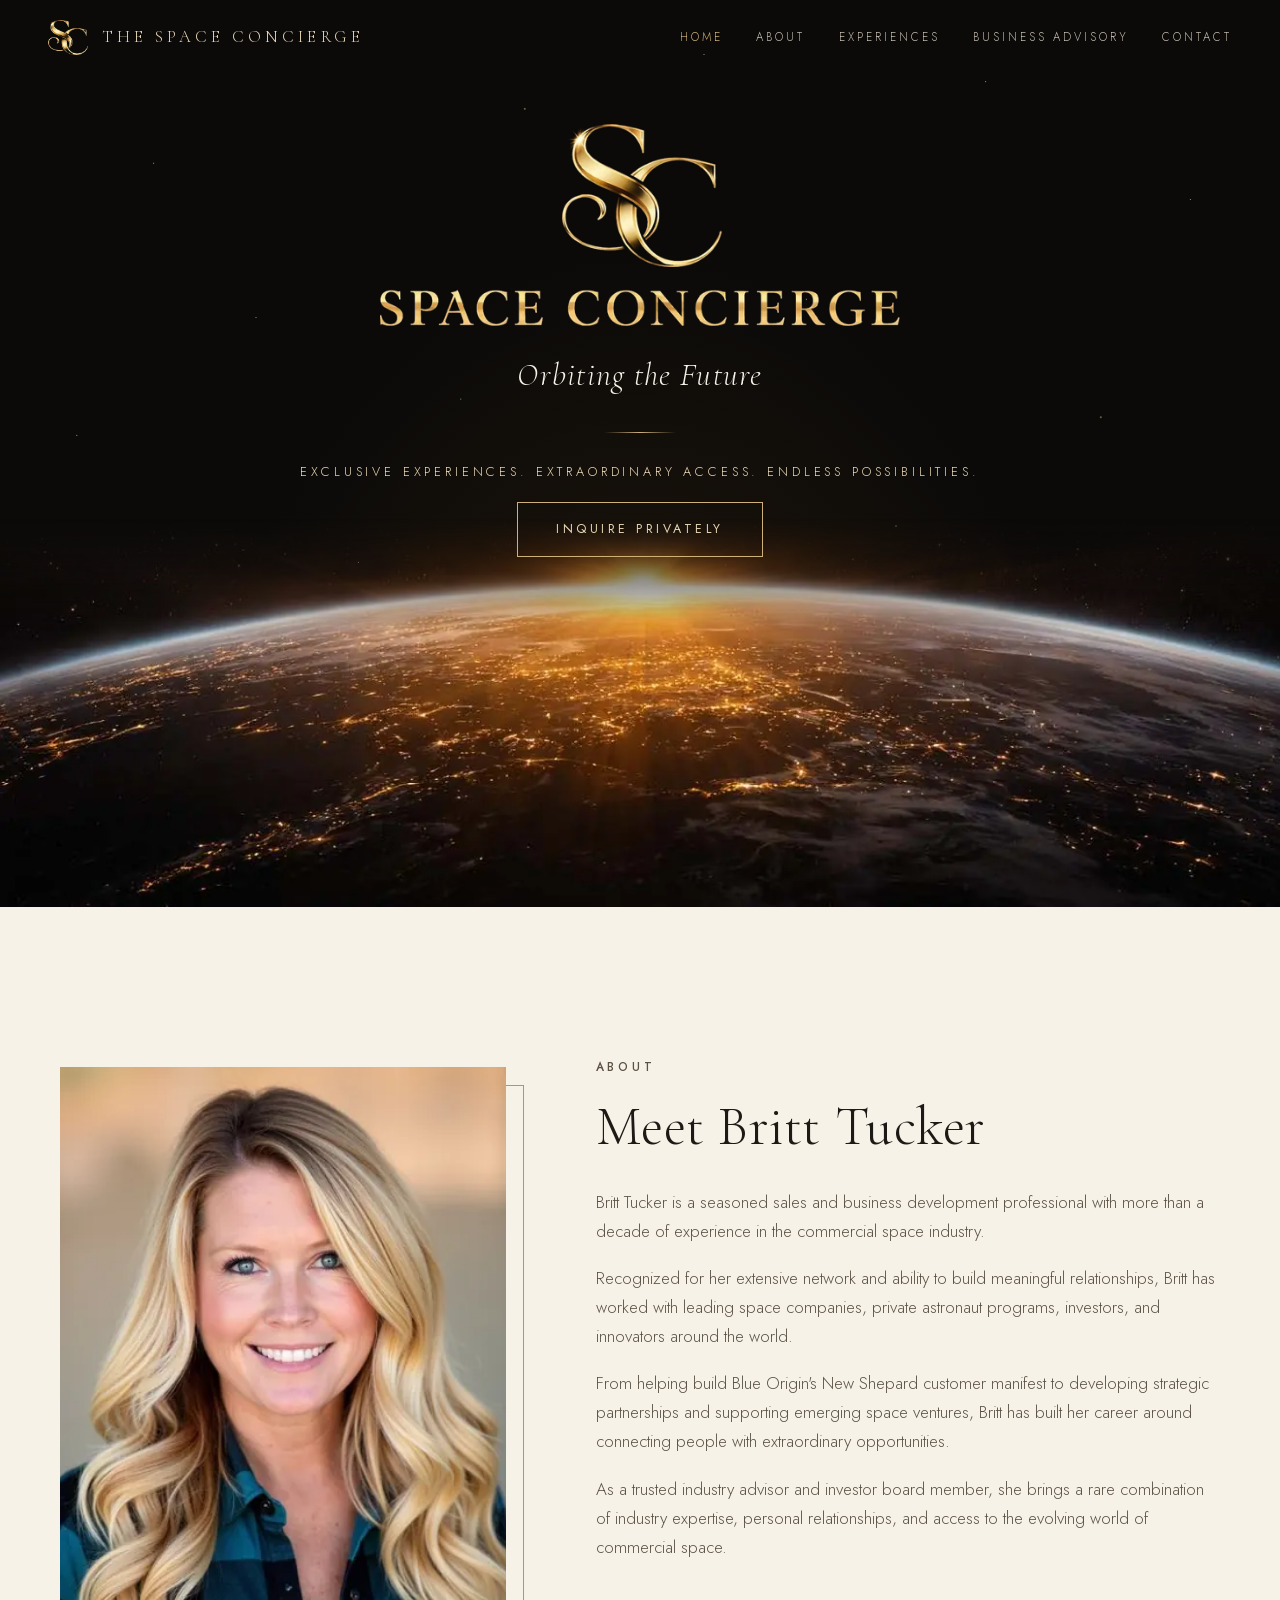
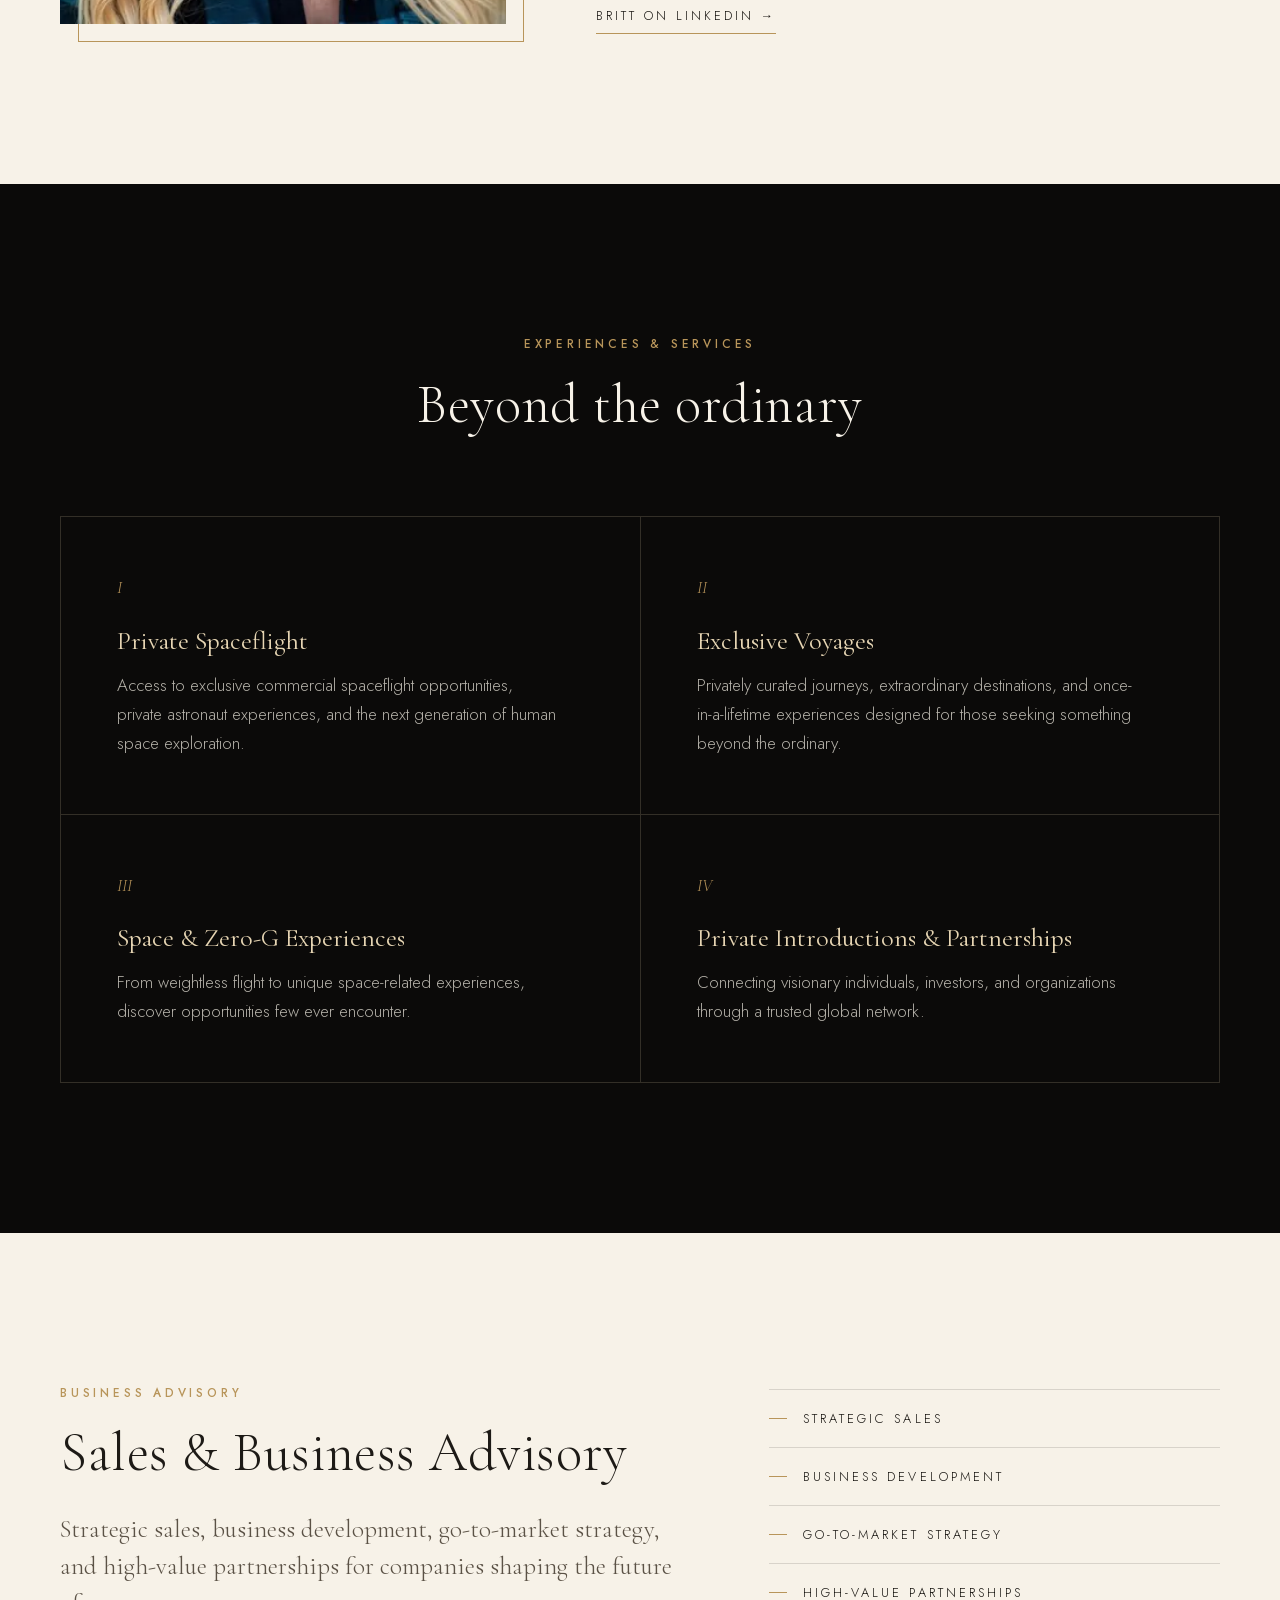
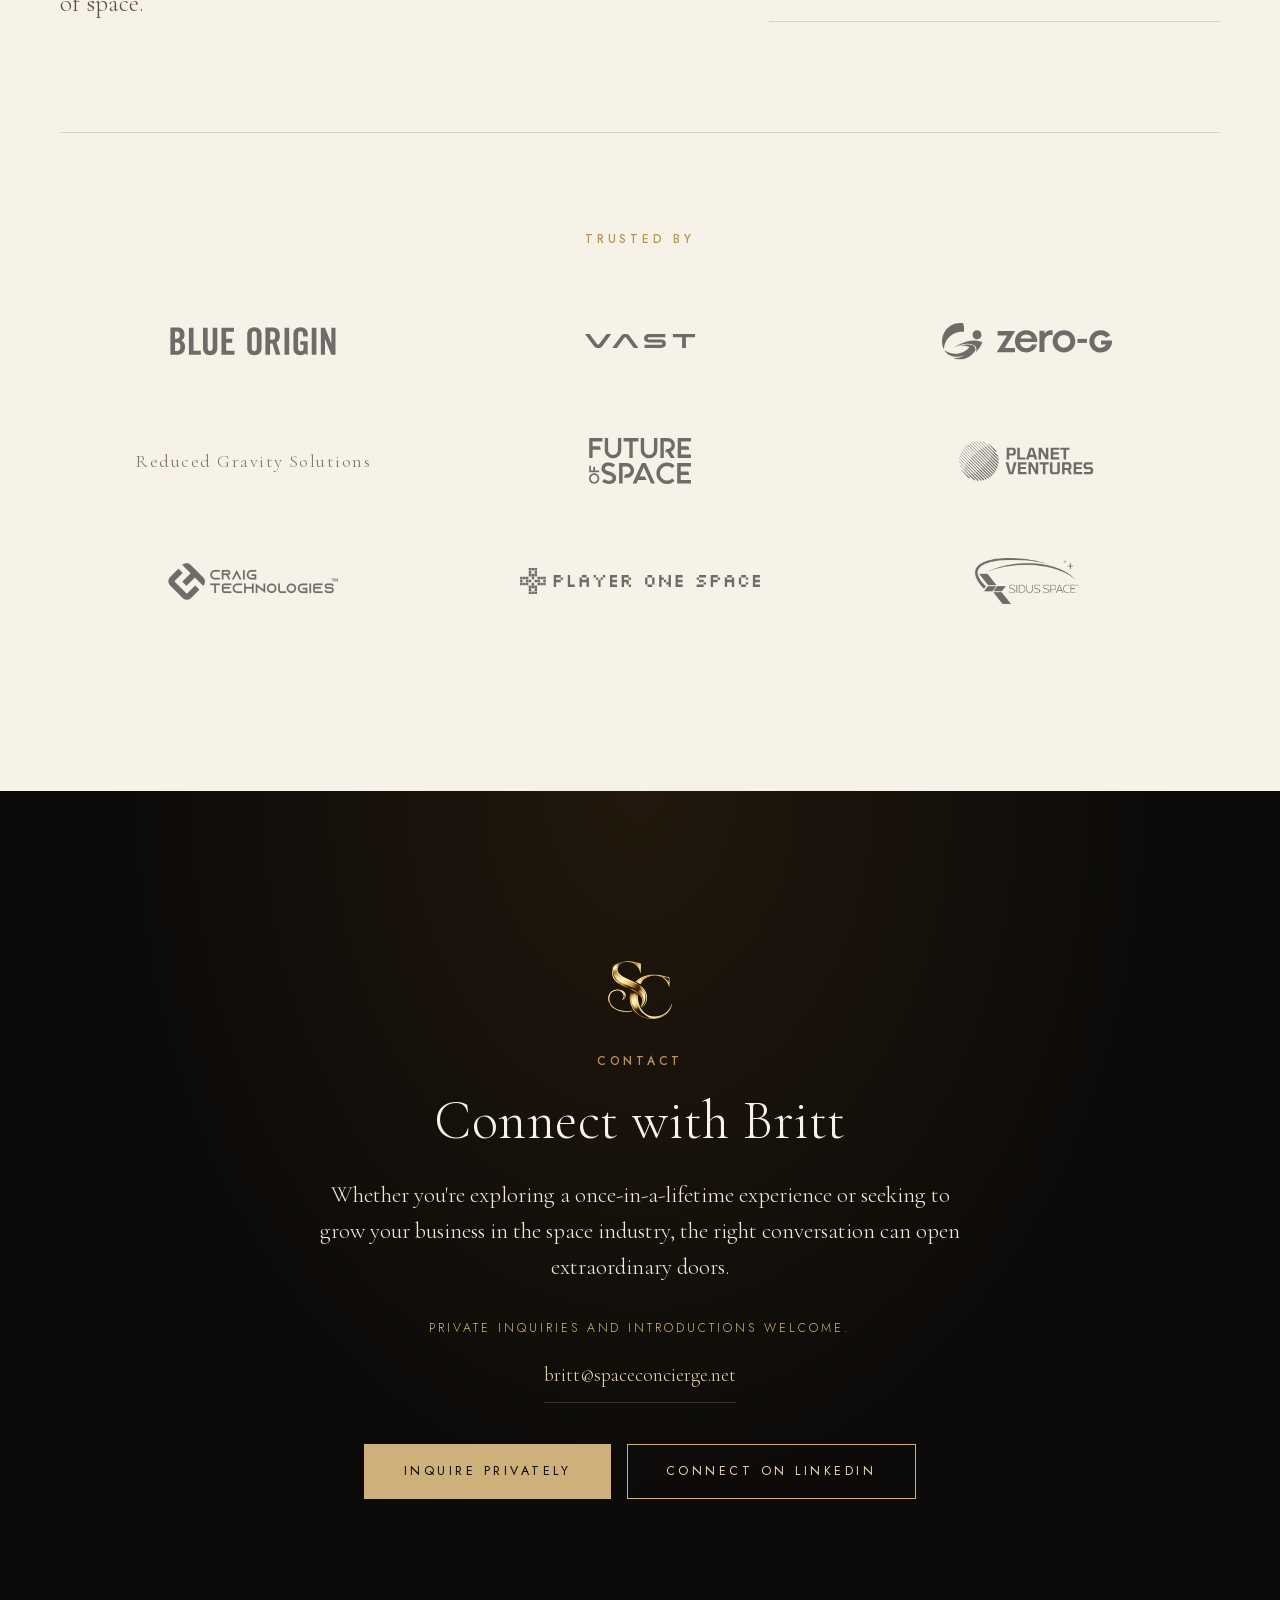
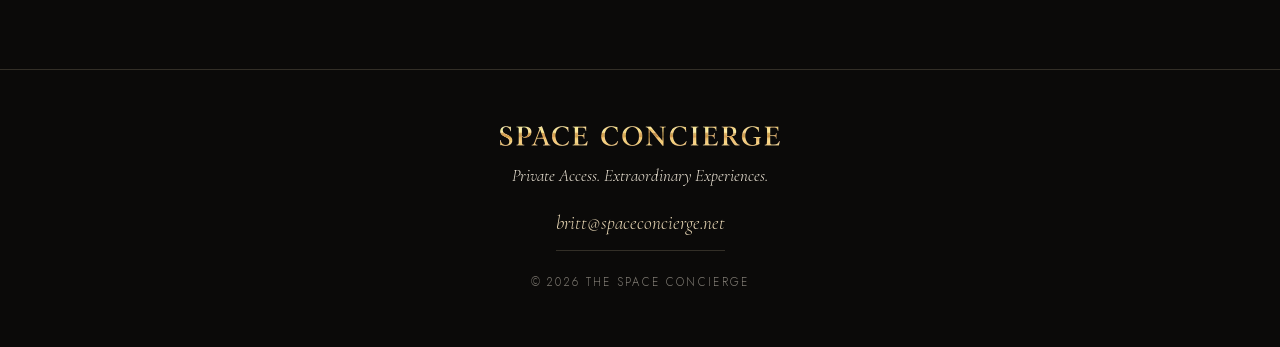
==== commit ae56c27f: "Remove the 'discerning individuals' sentence from the hero Co-Authored-By: Claude Sonnet 5.5 <norepl" ====
--- a/index.html
+++ b/index.html
@@ -14,7 +14,7 @@
   <meta property="og:site_name" content="The Space Concierge">
   <meta property="og:url" content="https://thespaceconcierge.github.io/space_concierge/">
   <meta property="og:title" content="The Space Concierge | Orbiting the Future">
-  <meta property="og:description" content="Private access. Extraordinary experiences. Connecting discerning individuals and visionary companies to extraordinary opportunities in space and beyond.">
+  <meta property="og:description" content="Private access. Extraordinary experiences.">
   <meta property="og:image" content="https://thespaceconcierge.github.io/space_concierge/assets/img/og-image.jpg">
   <meta property="og:image:width" content="1200">
   <meta property="og:image:height" content="628">
@@ -123,7 +123,6 @@
         <p class="hero__tagline">Orbiting the Future</p>
         <span class="rule" aria-hidden="true"></span>
         <p class="hero__lede">Exclusive experiences. Extraordinary access. Endless possibilities.</p>
-        <p class="hero__sub">Connecting discerning individuals and visionary companies to extraordinary opportunities in space and beyond.</p>
         <a class="btn" href="#contact">Inquire Privately</a>
       </div>
       <div class="hero__earth" aria-hidden="true"></div>
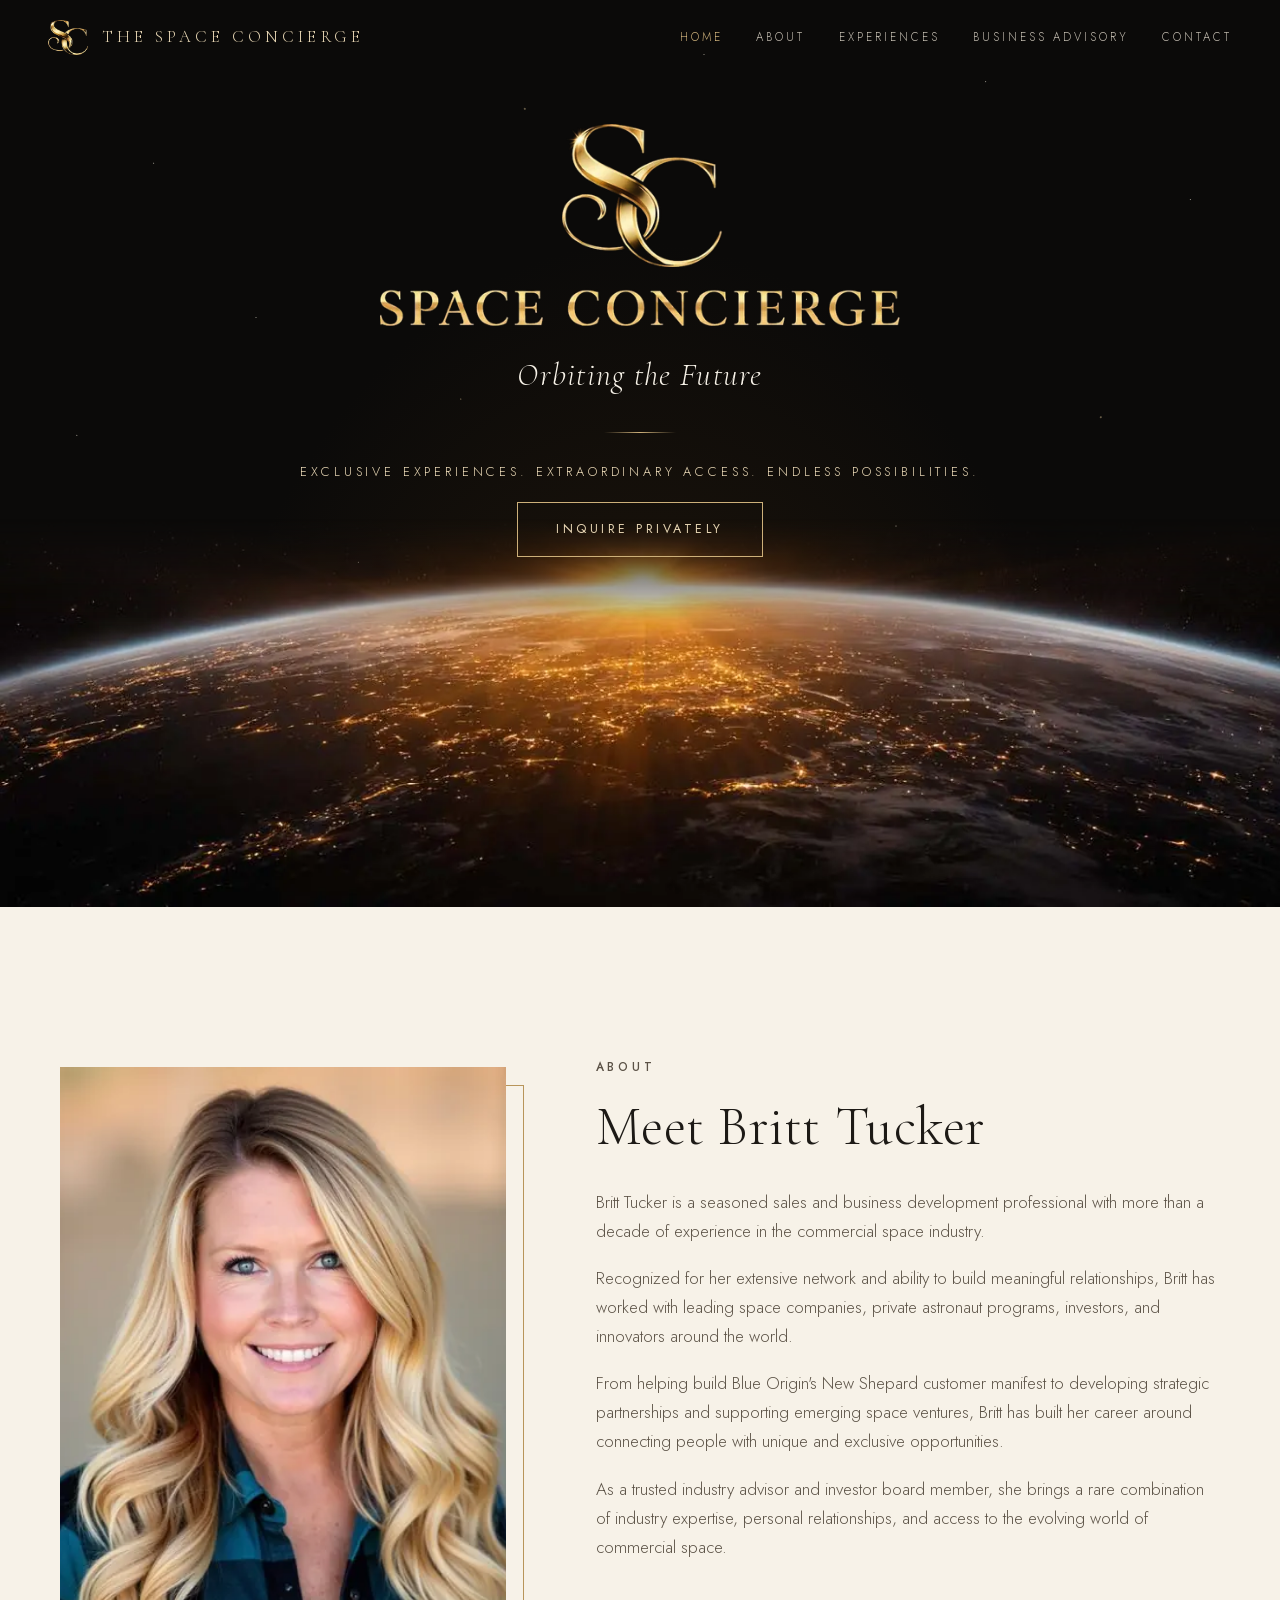
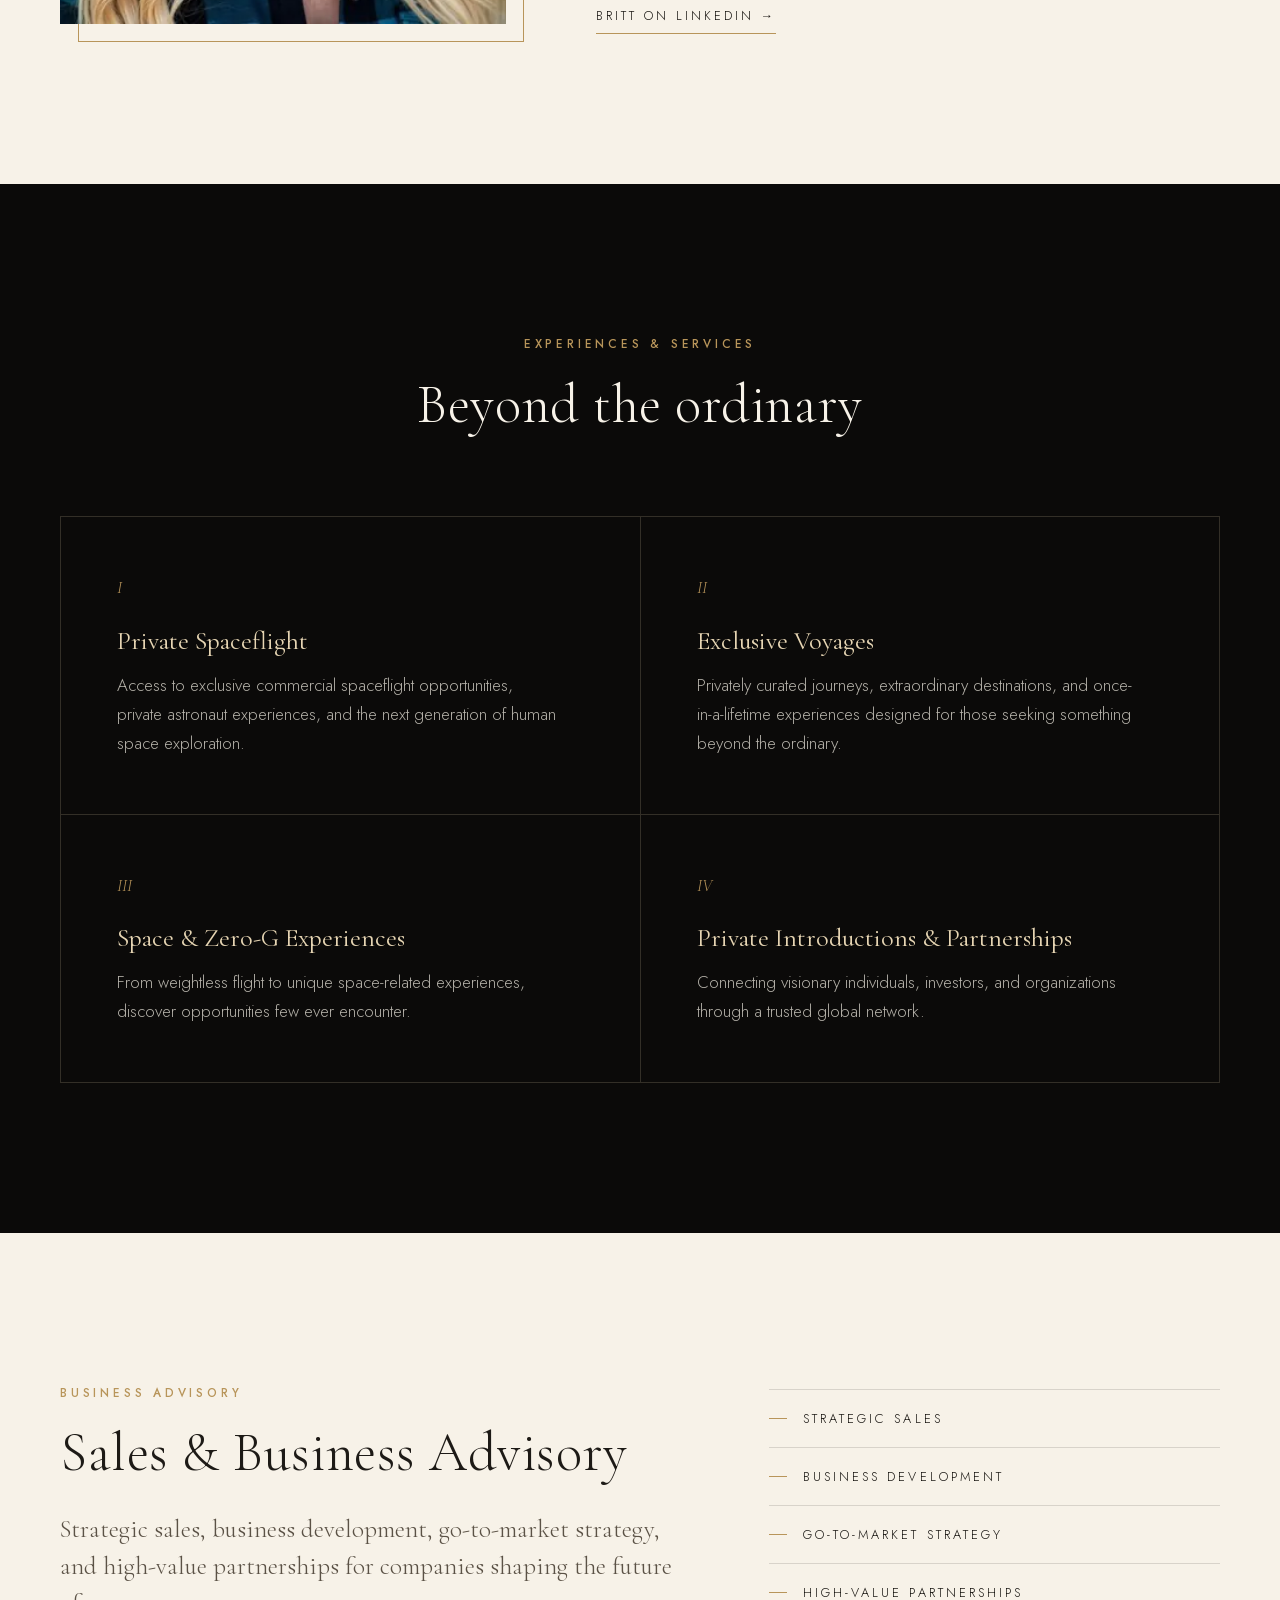
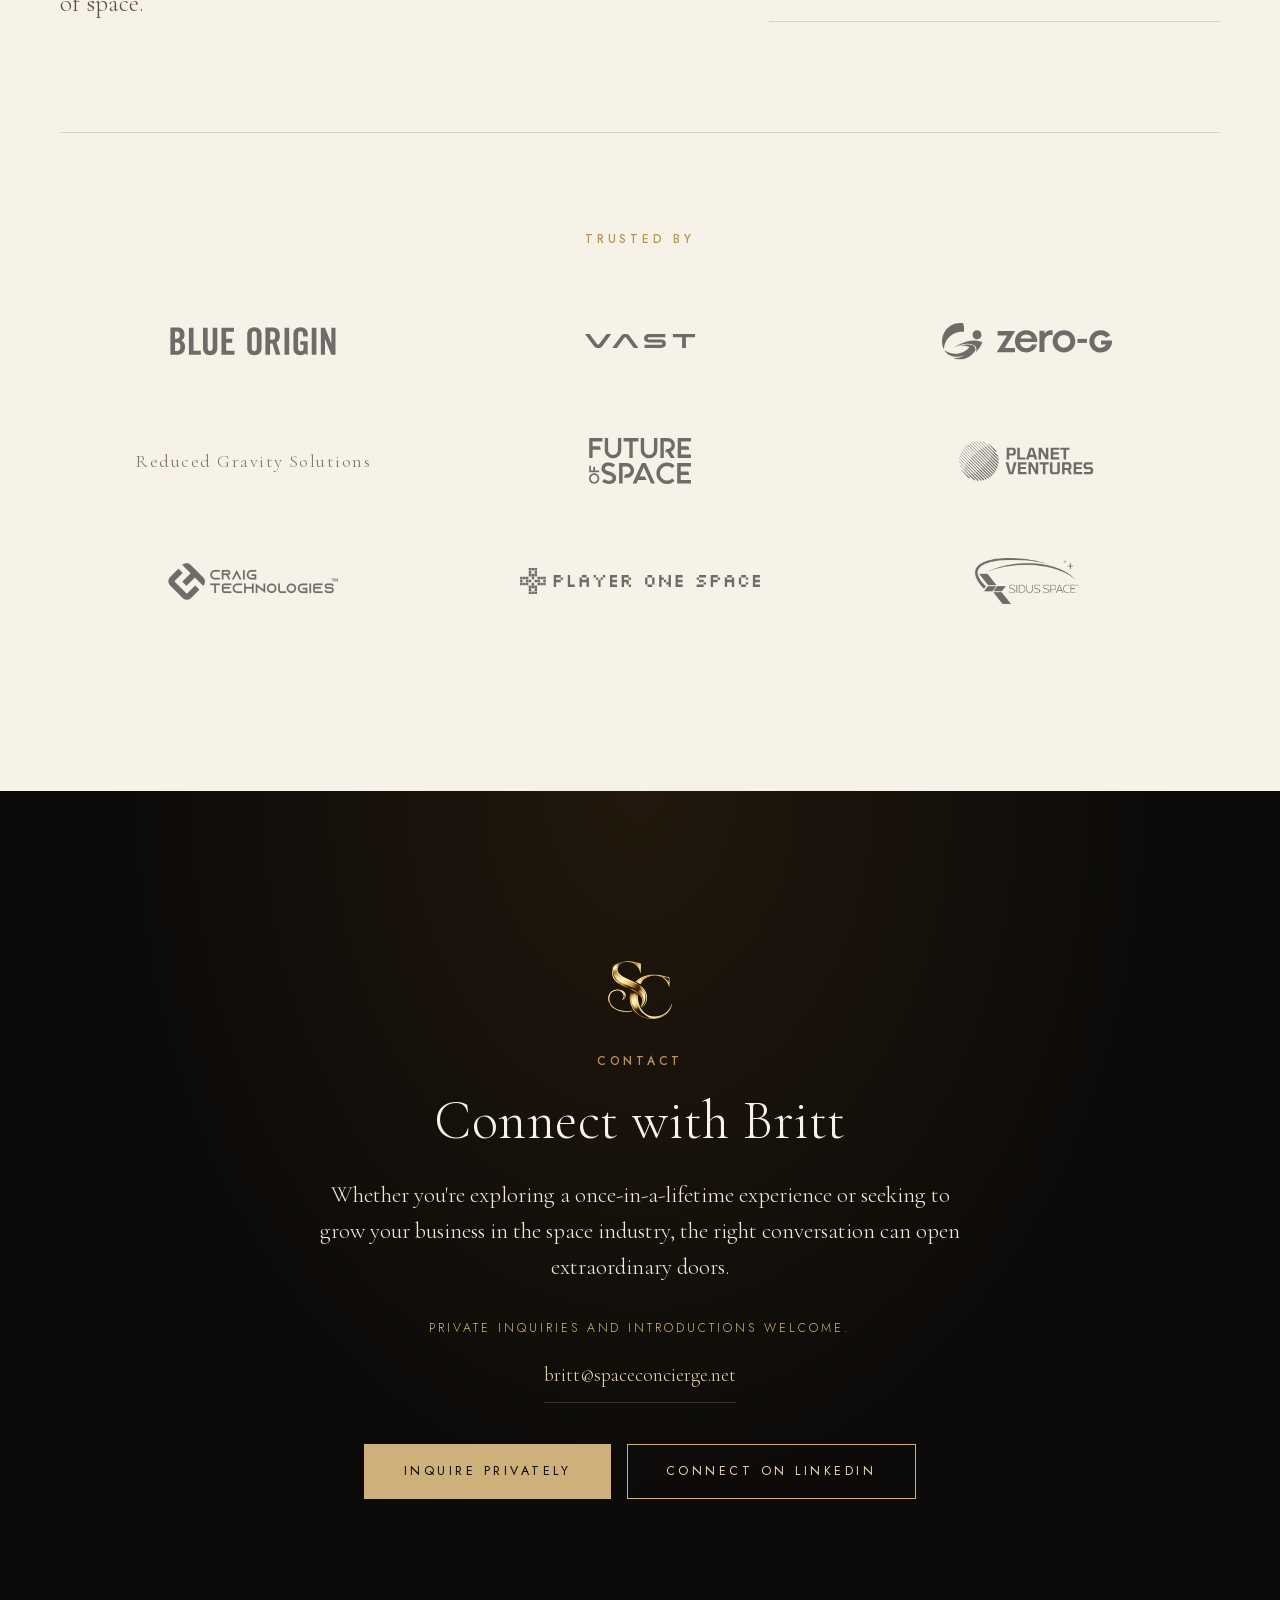
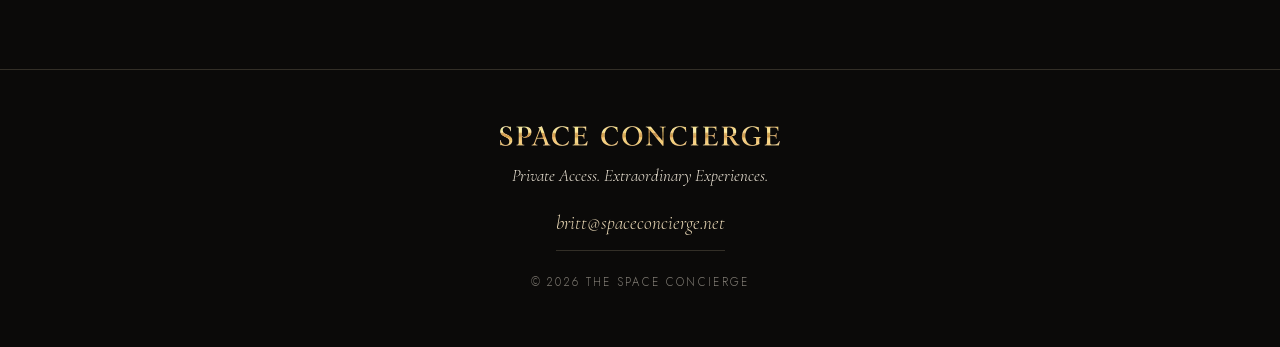
==== commit d4aebe1b: "About: use 'unique and exclusive opportunities' Co-Authored-By: Claude Sonnet 5.5 <noreply@anthropic" ====
--- a/index.html
+++ b/index.html
@@ -139,7 +139,7 @@
           <h2>Meet Britt Tucker</h2>
           <p>Britt Tucker is a seasoned sales and business development professional with more than a decade of experience in the commercial space industry.</p>
           <p>Recognized for her extensive network and ability to build meaningful relationships, Britt has worked with leading space companies, private astronaut programs, investors, and innovators around the world.</p>
-          <p>From helping build Blue Origin's New Shepard customer manifest to developing strategic partnerships and supporting emerging space ventures, Britt has built her career around connecting people with extraordinary opportunities.</p>
+          <p>From helping build Blue Origin's New Shepard customer manifest to developing strategic partnerships and supporting emerging space ventures, Britt has built her career around connecting people with unique and exclusive opportunities.</p>
           <p>As a trusted industry advisor and investor board member, she brings a rare combination of industry expertise, personal relationships, and access to the evolving world of commercial space.</p>
           <a class="link" href="https://www.linkedin.com/in/britttucker/" target="_blank" rel="noopener">Britt on LinkedIn <span aria-hidden="true">&rarr;</span></a>
         </div>
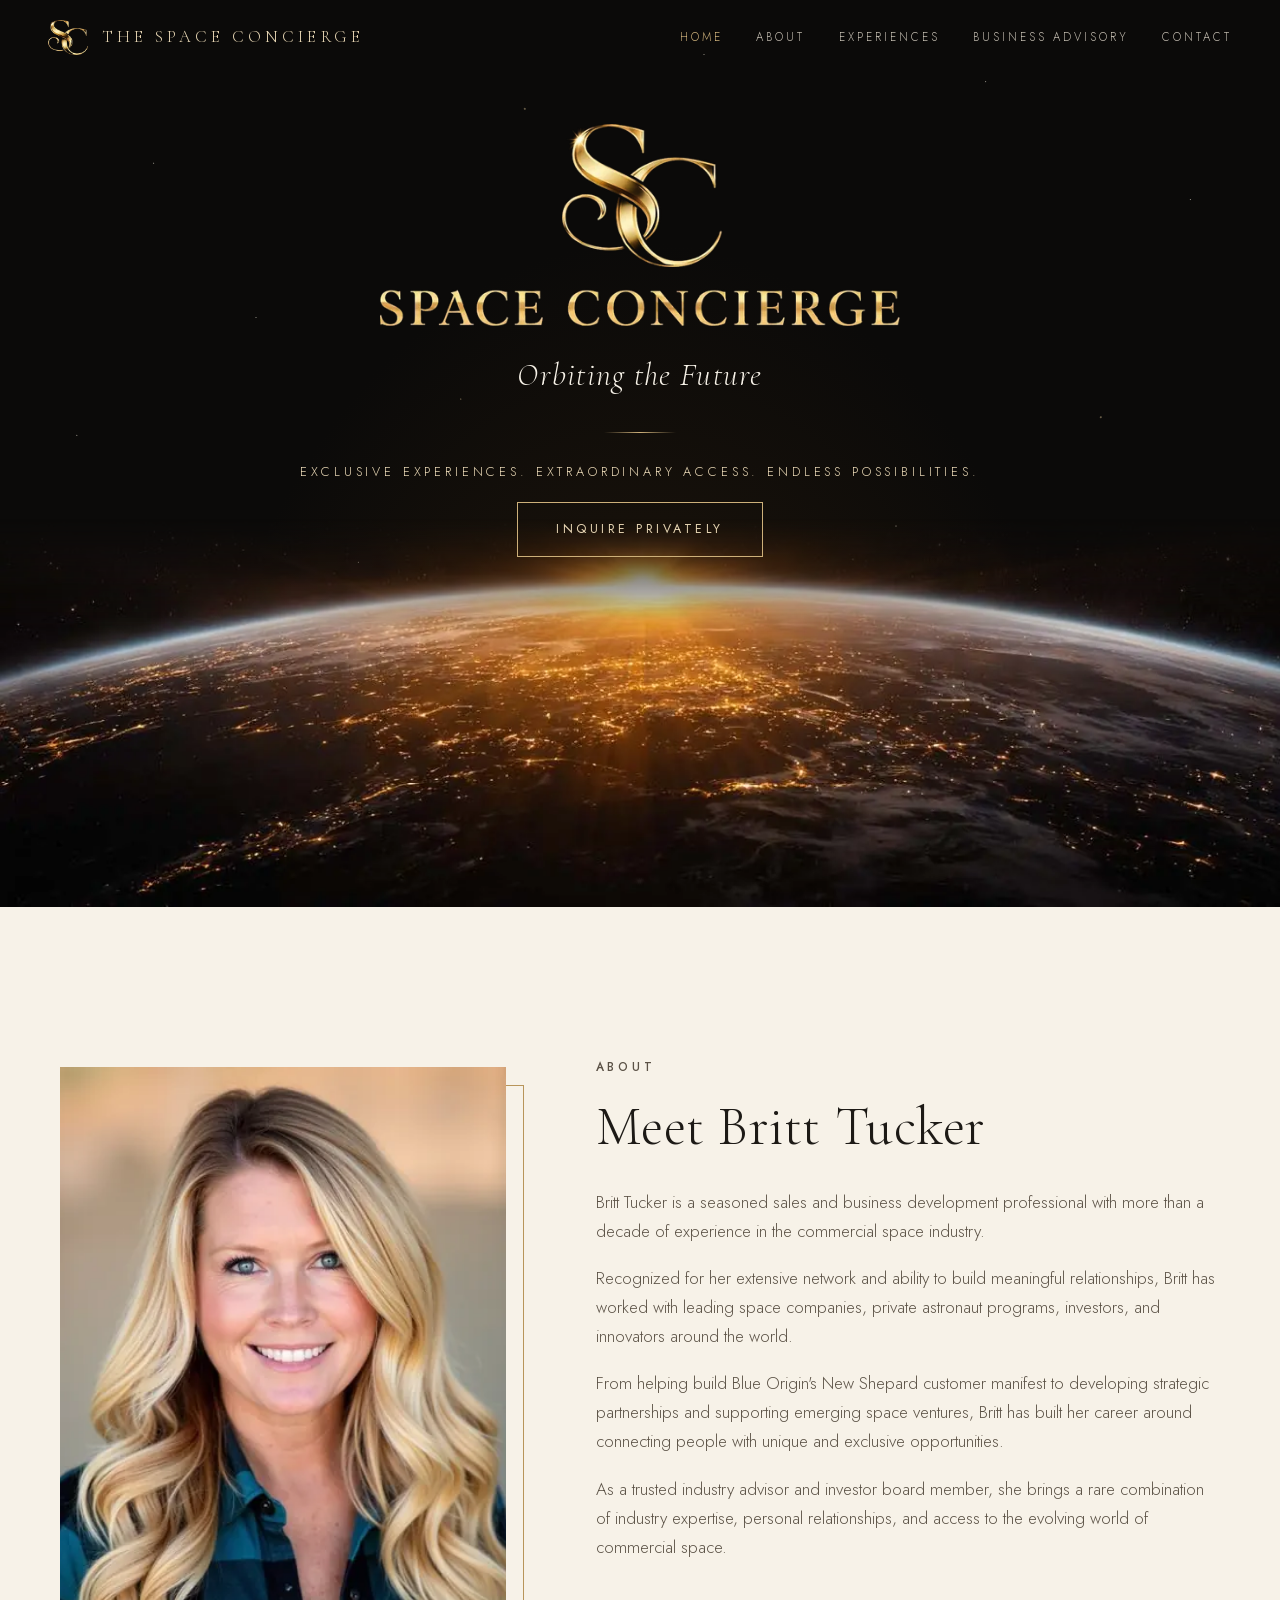
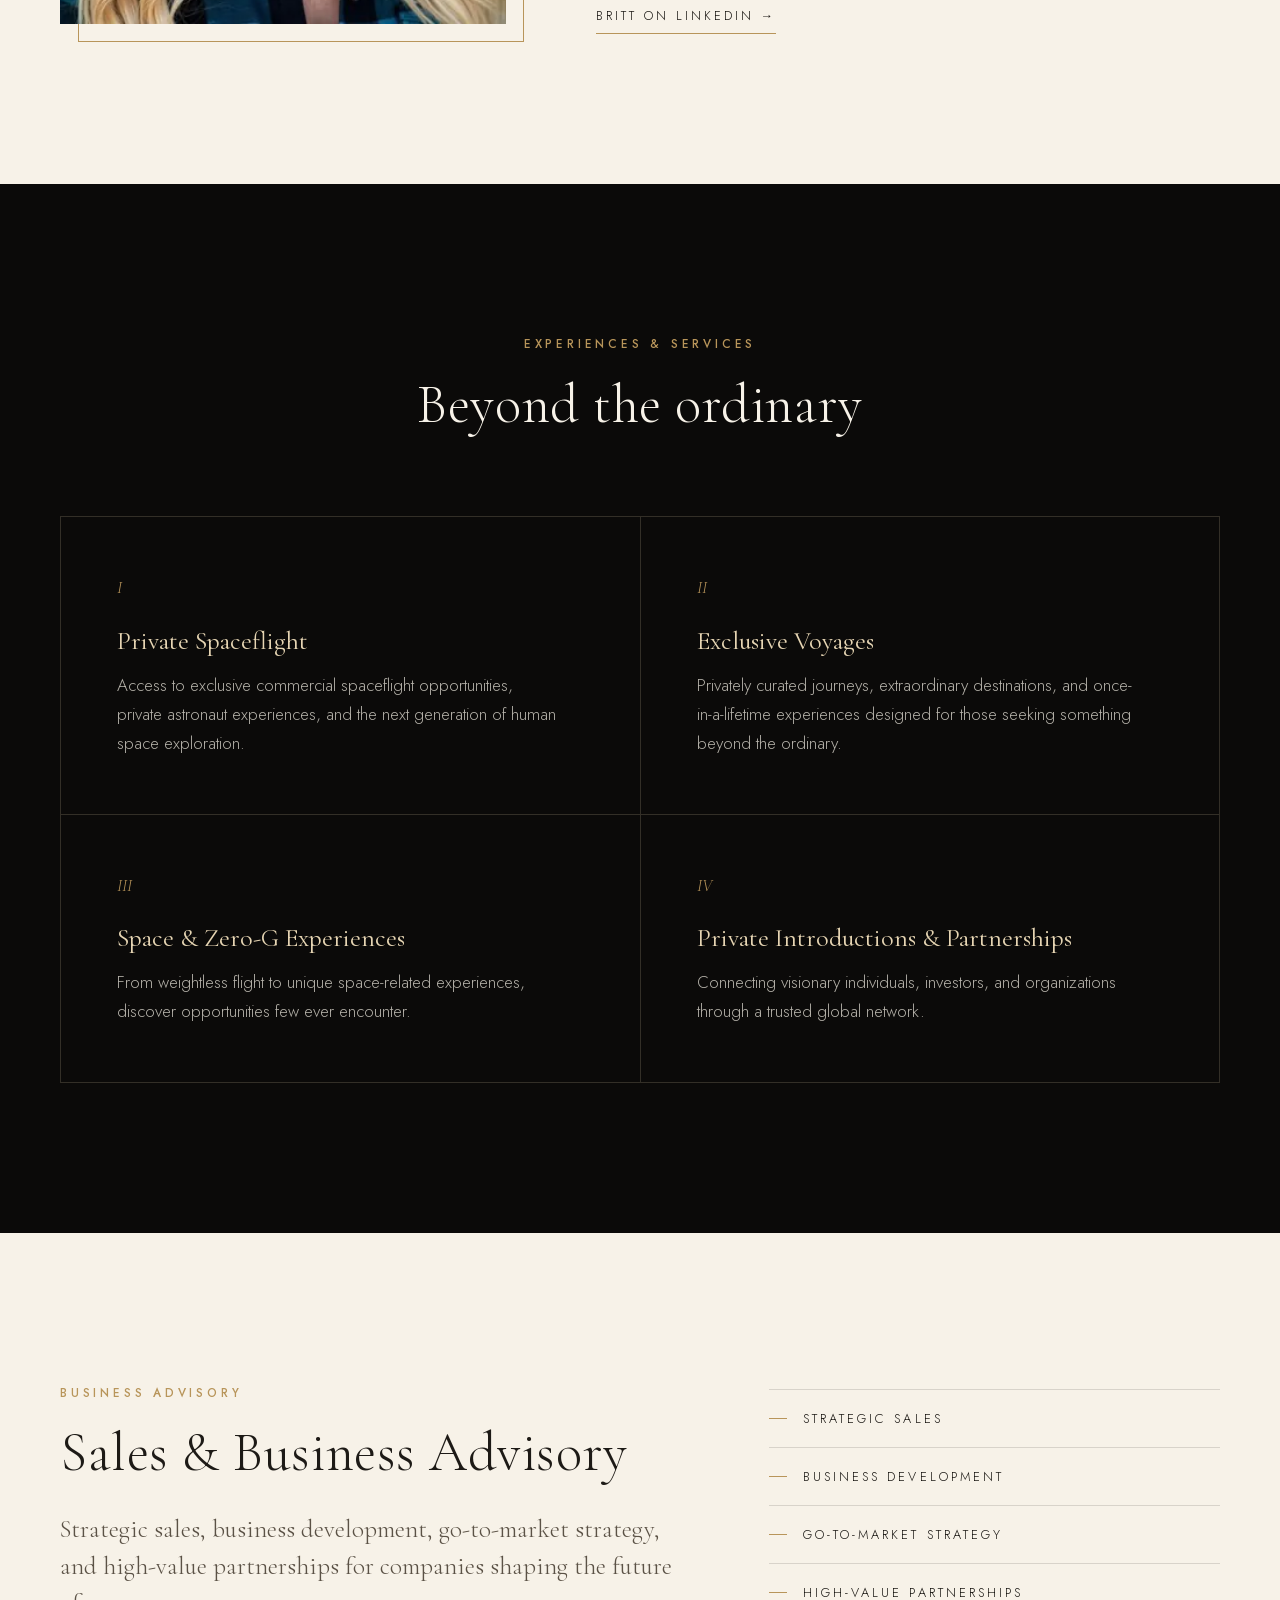
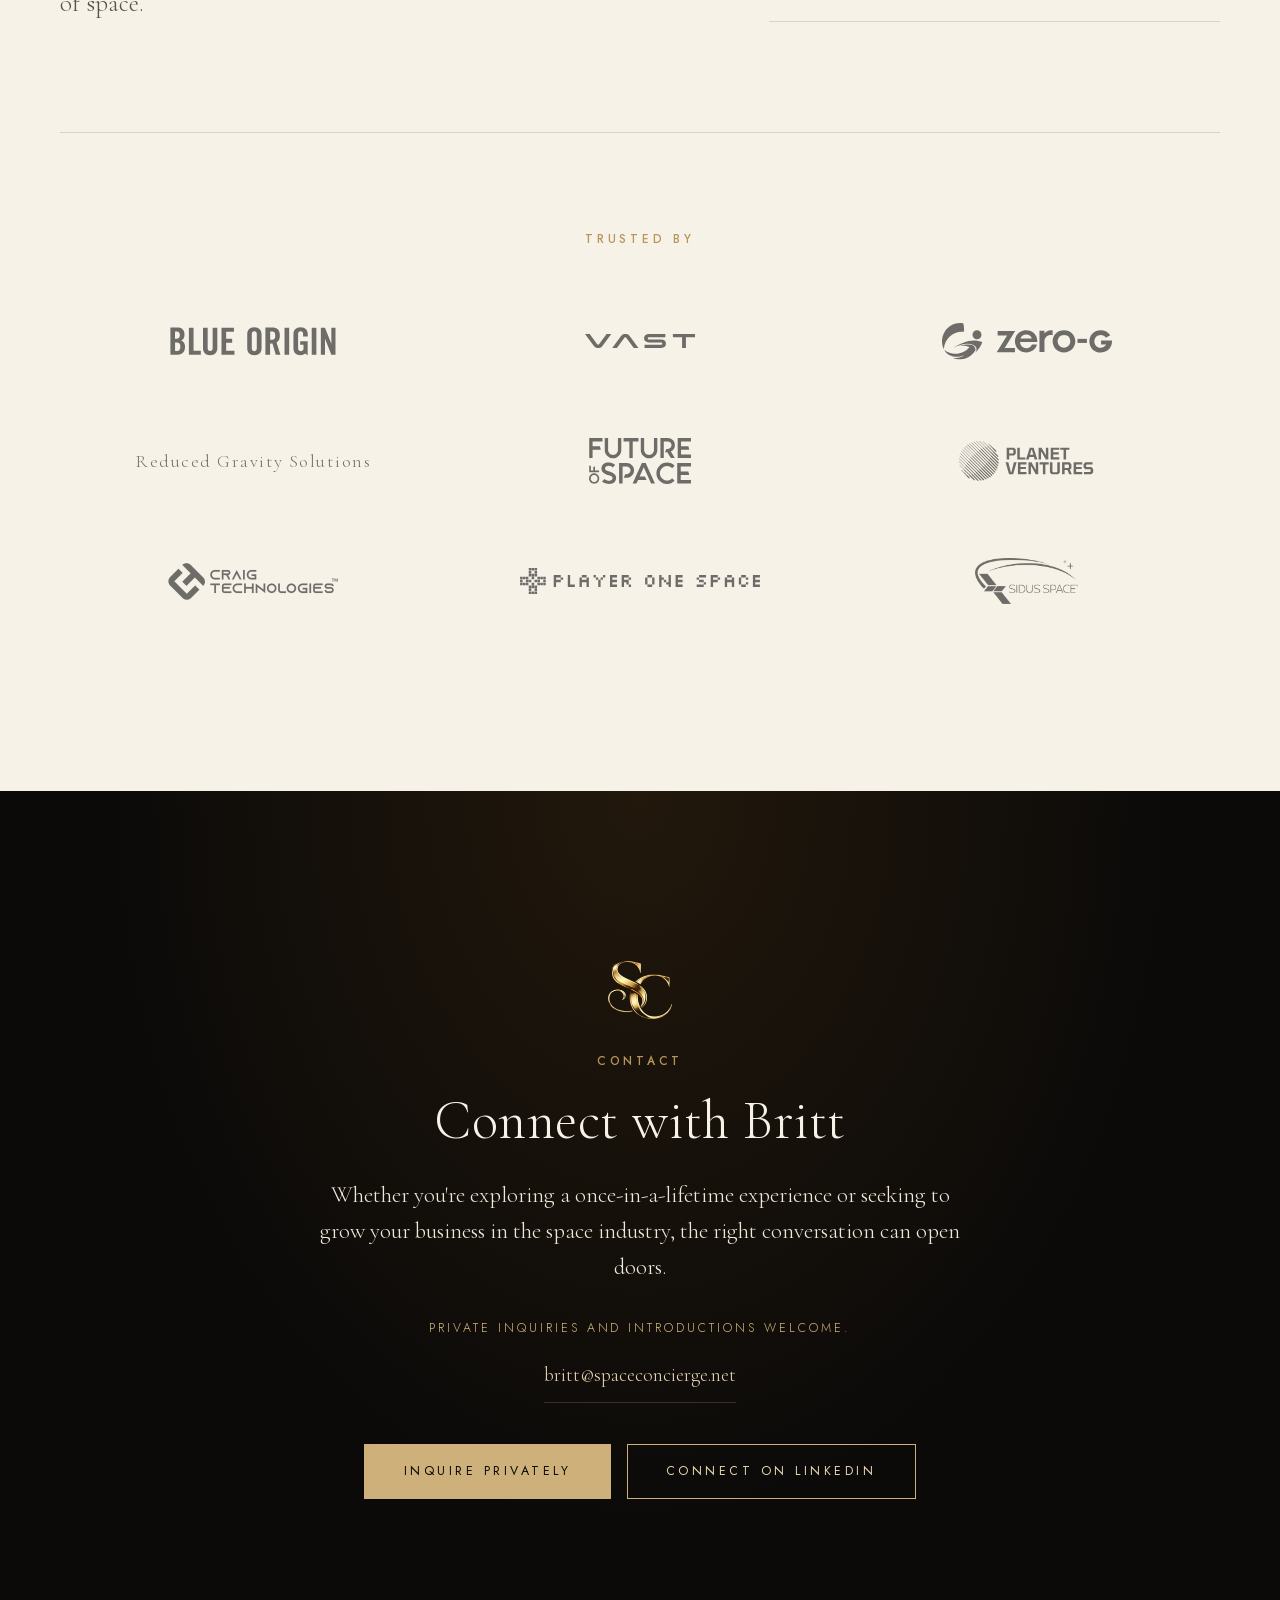
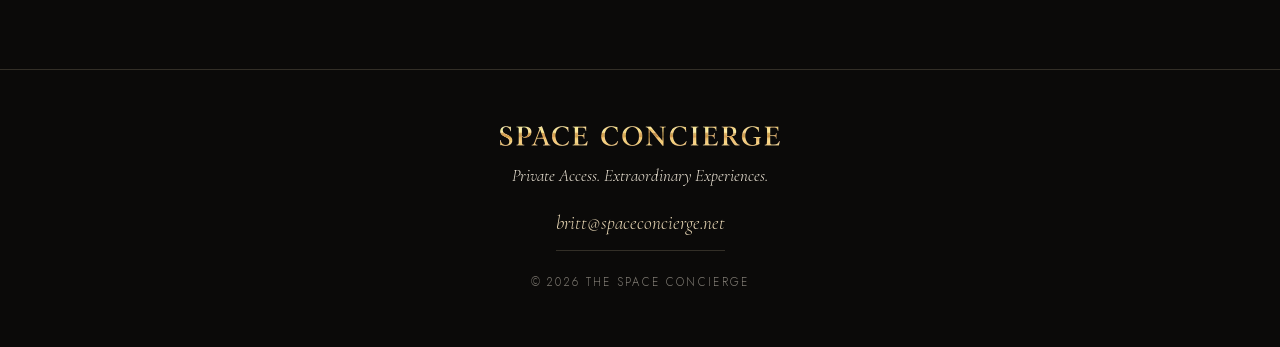
==== commit 65a2ef21: "Contact: remove 'extraordinary' from the lede Co-Authored-By: Claude Sonnet 5.5 <noreply@anthropic.c" ====
--- a/index.html
+++ b/index.html
@@ -218,7 +218,7 @@
         <img class="contact__mark" src="assets/img/logo-mark-128.webp" alt="" width="64" height="58" loading="lazy" decoding="async">
         <p class="eyebrow eyebrow--center">Contact</p>
         <h2>Connect with Britt</h2>
-        <p class="contact__text">Whether you're exploring a once-in-a-lifetime experience or seeking to grow your business in the space industry, the right conversation can open extraordinary doors.</p>
+        <p class="contact__text">Whether you're exploring a once-in-a-lifetime experience or seeking to grow your business in the space industry, the right conversation can open doors.</p>
         <p class="contact__note">Private inquiries and introductions welcome.</p>
         <p class="contact__email"><a href="mailto:britt@spaceconcierge.net">britt@spaceconcierge.net</a></p>
         <div class="contact__actions">
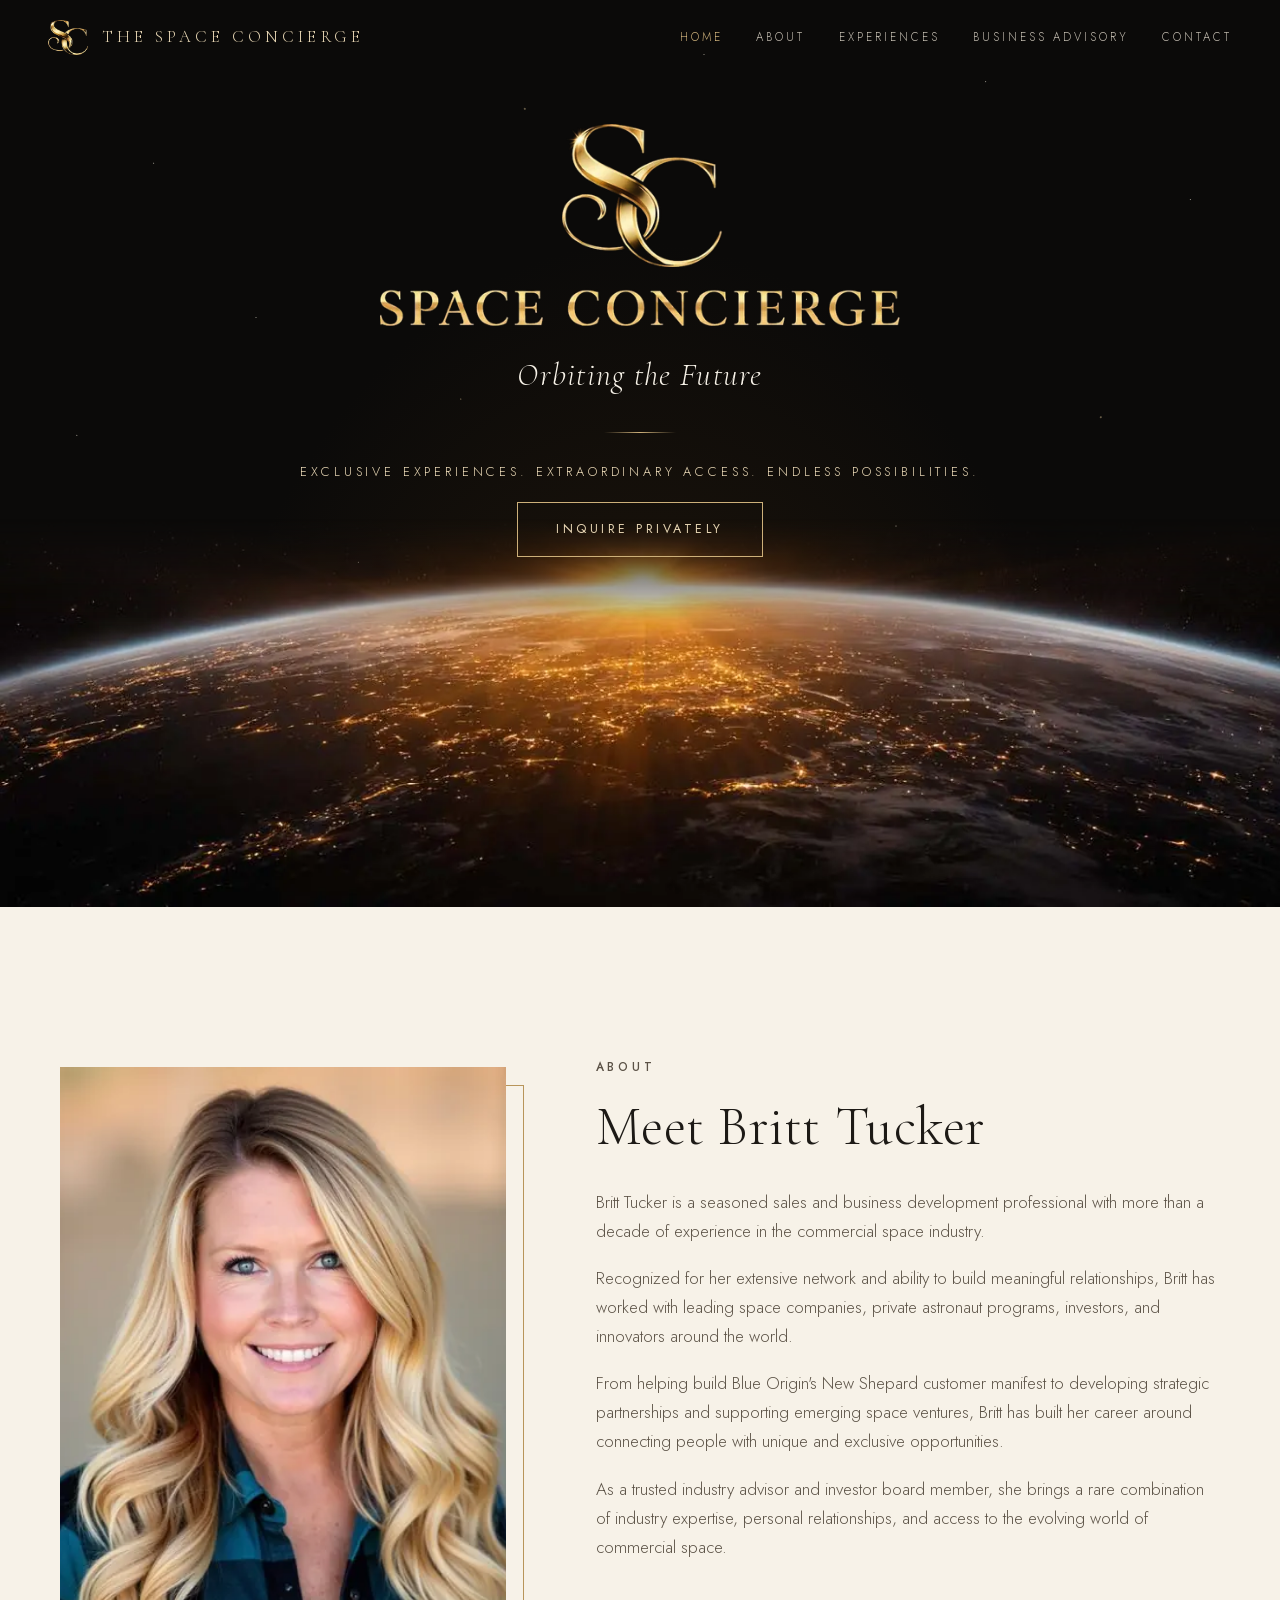
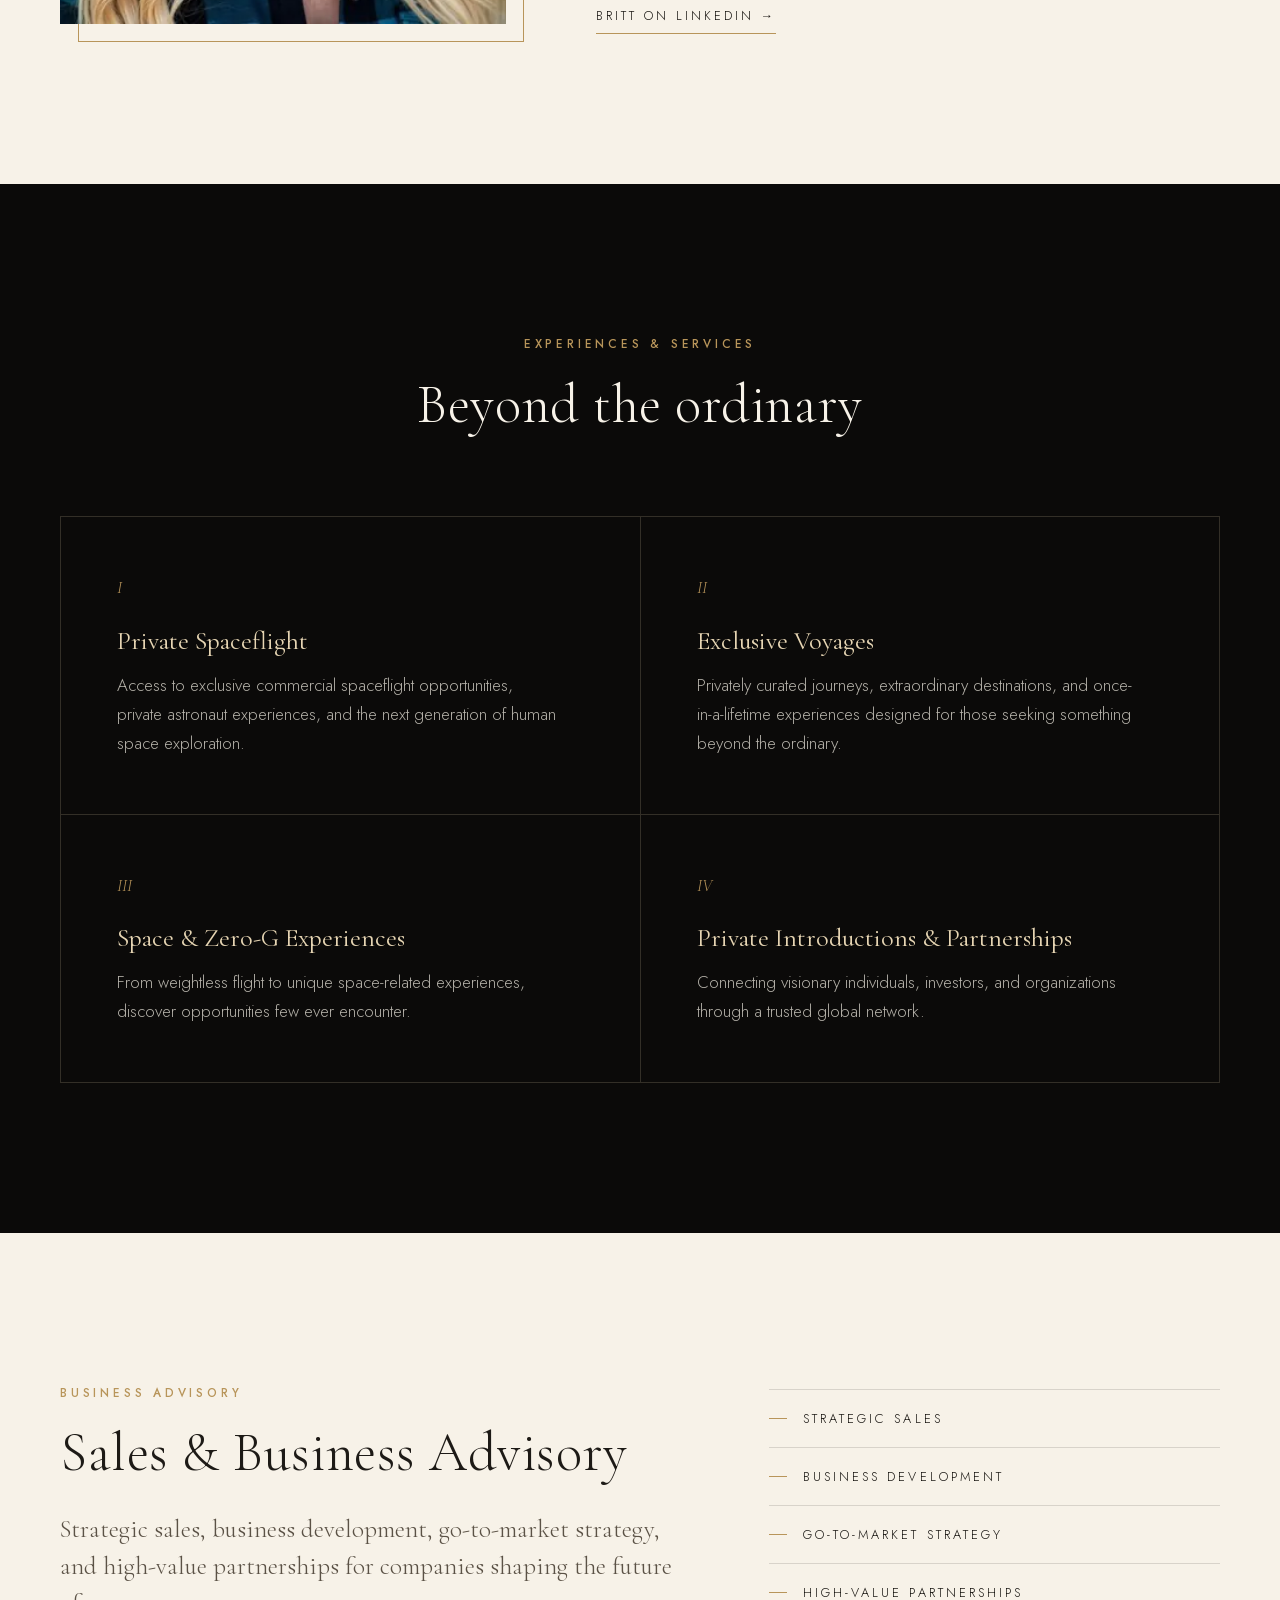
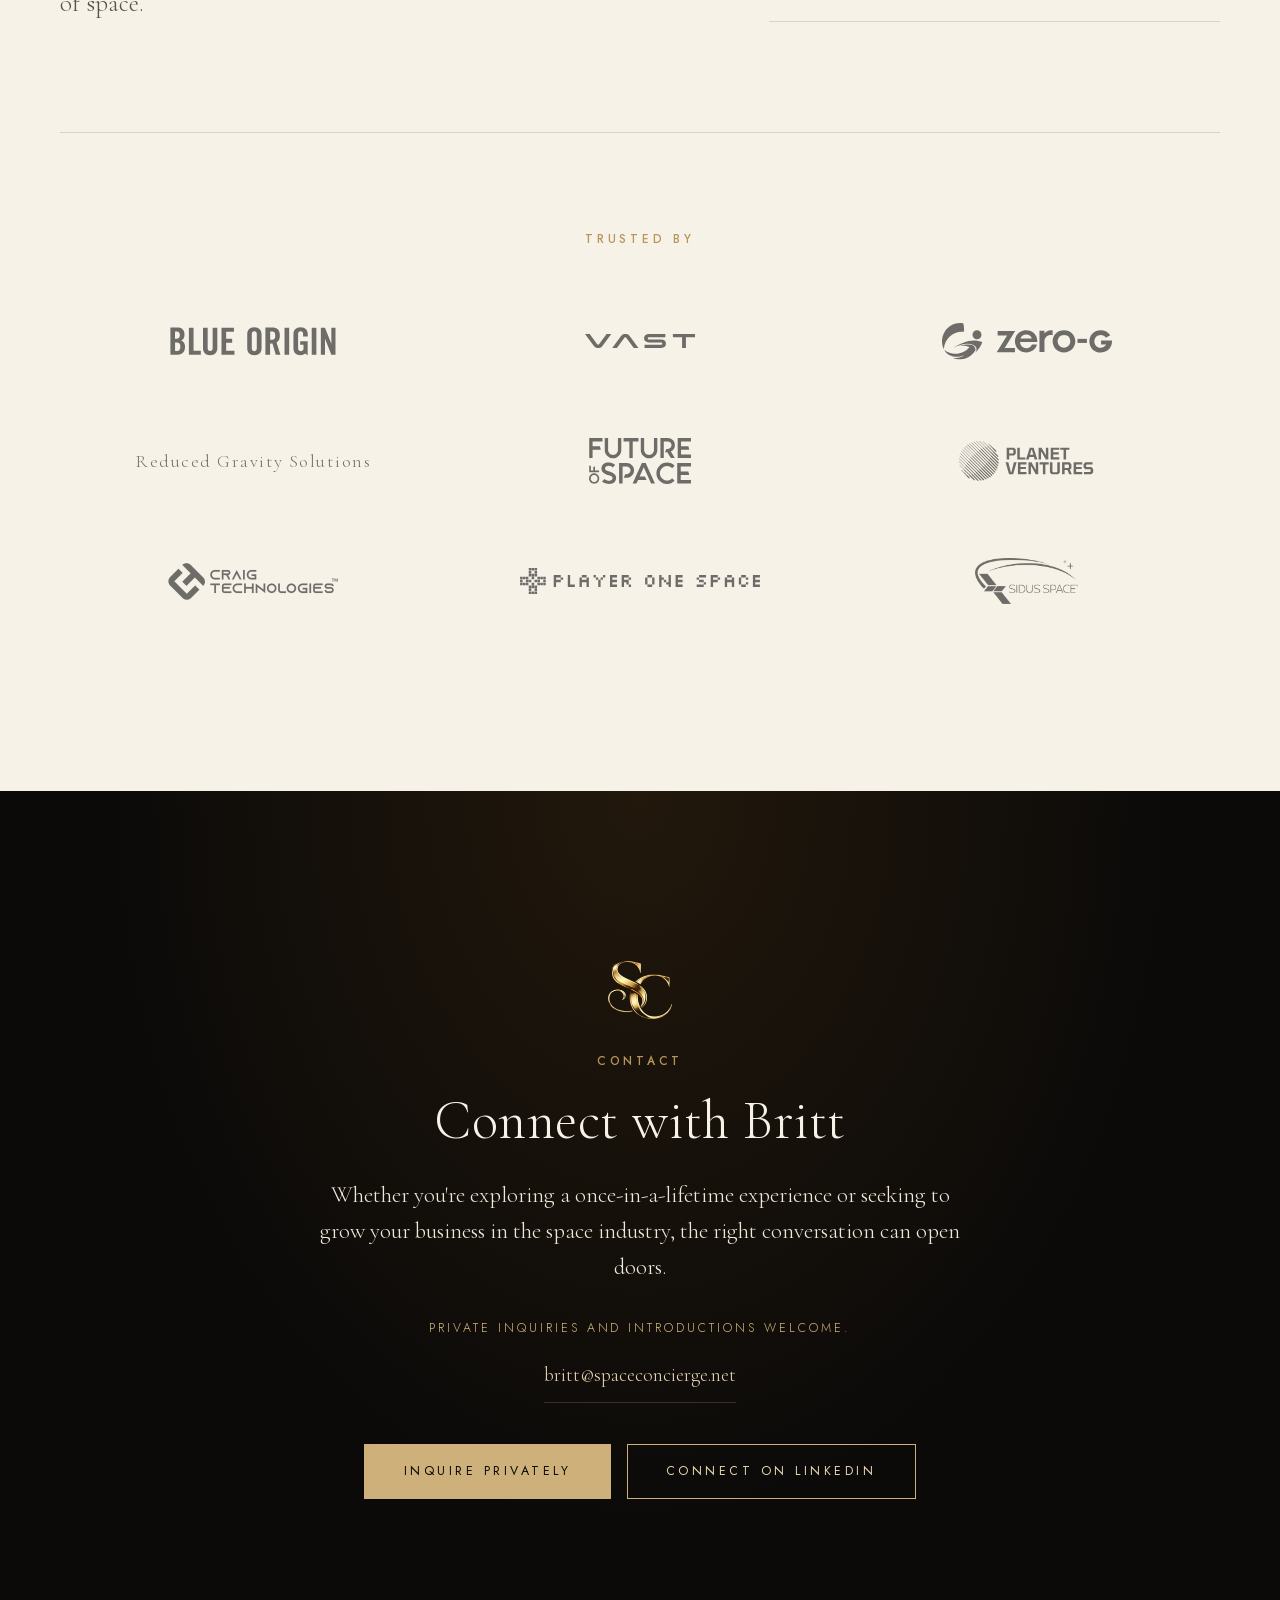
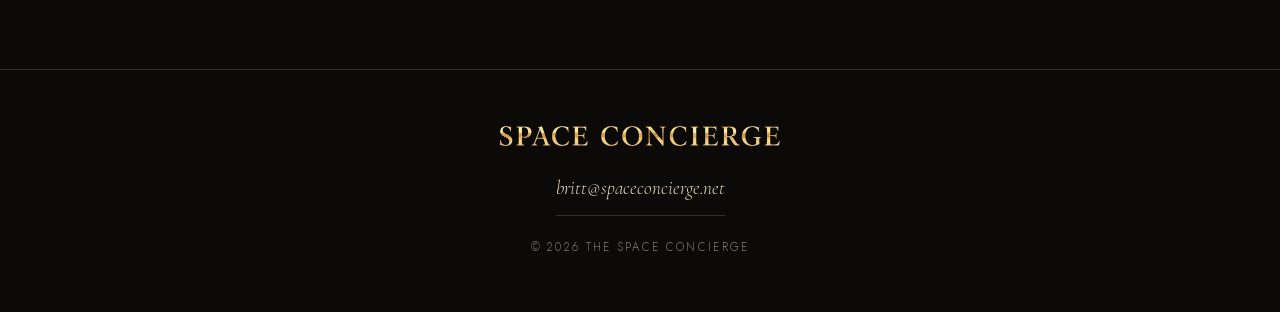
==== commit c81ff341: "Remove 'Private access' and 'Extraordinary experiences' text Co-Authored-By: Claude Sonnet 5.5 <nore" ====
--- a/index.html
+++ b/index.html
@@ -4,7 +4,7 @@
   <meta charset="utf-8">
   <meta name="viewport" content="width=device-width, initial-scale=1">
   <title>The Space Concierge | Private Spaceflight &amp; Space Industry Advisory</title>
-  <meta name="description" content="Private access to commercial spaceflight, zero-g experiences and curated luxury voyages, plus sales and business development advisory for space companies. Led by Britt Tucker.">
+  <meta name="description" content="Access to commercial spaceflight, zero-g experiences and curated luxury voyages, plus sales and business development advisory for space companies. Led by Britt Tucker.">
   <link rel="canonical" href="https://thespaceconcierge.github.io/space_concierge/">
   <meta name="robots" content="index, follow, max-image-preview:large">
   <meta name="author" content="Britt Tucker">
@@ -14,7 +14,7 @@
   <meta property="og:site_name" content="The Space Concierge">
   <meta property="og:url" content="https://thespaceconcierge.github.io/space_concierge/">
   <meta property="og:title" content="The Space Concierge | Orbiting the Future">
-  <meta property="og:description" content="Private access. Extraordinary experiences.">
+  <meta property="og:description" content="Commercial spaceflight, zero-g experiences and space industry advisory. Led by Britt Tucker.">
   <meta property="og:image" content="https://thespaceconcierge.github.io/space_concierge/assets/img/og-image.jpg">
   <meta property="og:image:width" content="1200">
   <meta property="og:image:height" content="628">
@@ -47,7 +47,7 @@
         "@id": "https://thespaceconcierge.github.io/space_concierge/#organization",
         "name": "The Space Concierge",
         "slogan": "Orbiting the Future",
-        "description": "Private access to commercial spaceflight, zero-g experiences and curated luxury voyages, plus sales and business development advisory for space companies.",
+        "description": "Access to commercial spaceflight, zero-g experiences and curated luxury voyages, plus sales and business development advisory for space companies.",
         "url": "https://thespaceconcierge.github.io/space_concierge/",
         "logo": "https://thespaceconcierge.github.io/space_concierge/assets/img/apple-touch-icon.png",
         "image": "https://thespaceconcierge.github.io/space_concierge/assets/img/og-image.jpg",
@@ -231,7 +231,6 @@
 
   <footer class="footer">
     <img src="assets/img/logo-wordmark-560.webp" alt="The Space Concierge" width="560" height="39" loading="lazy" decoding="async">
-    <p>Private Access. Extraordinary Experiences.</p>
     <p class="footer__email"><a href="mailto:britt@spaceconcierge.net">britt@spaceconcierge.net</a></p>
     <p class="footer__small">&copy; <span id="year">2026</span> The Space Concierge</p>
   </footer>
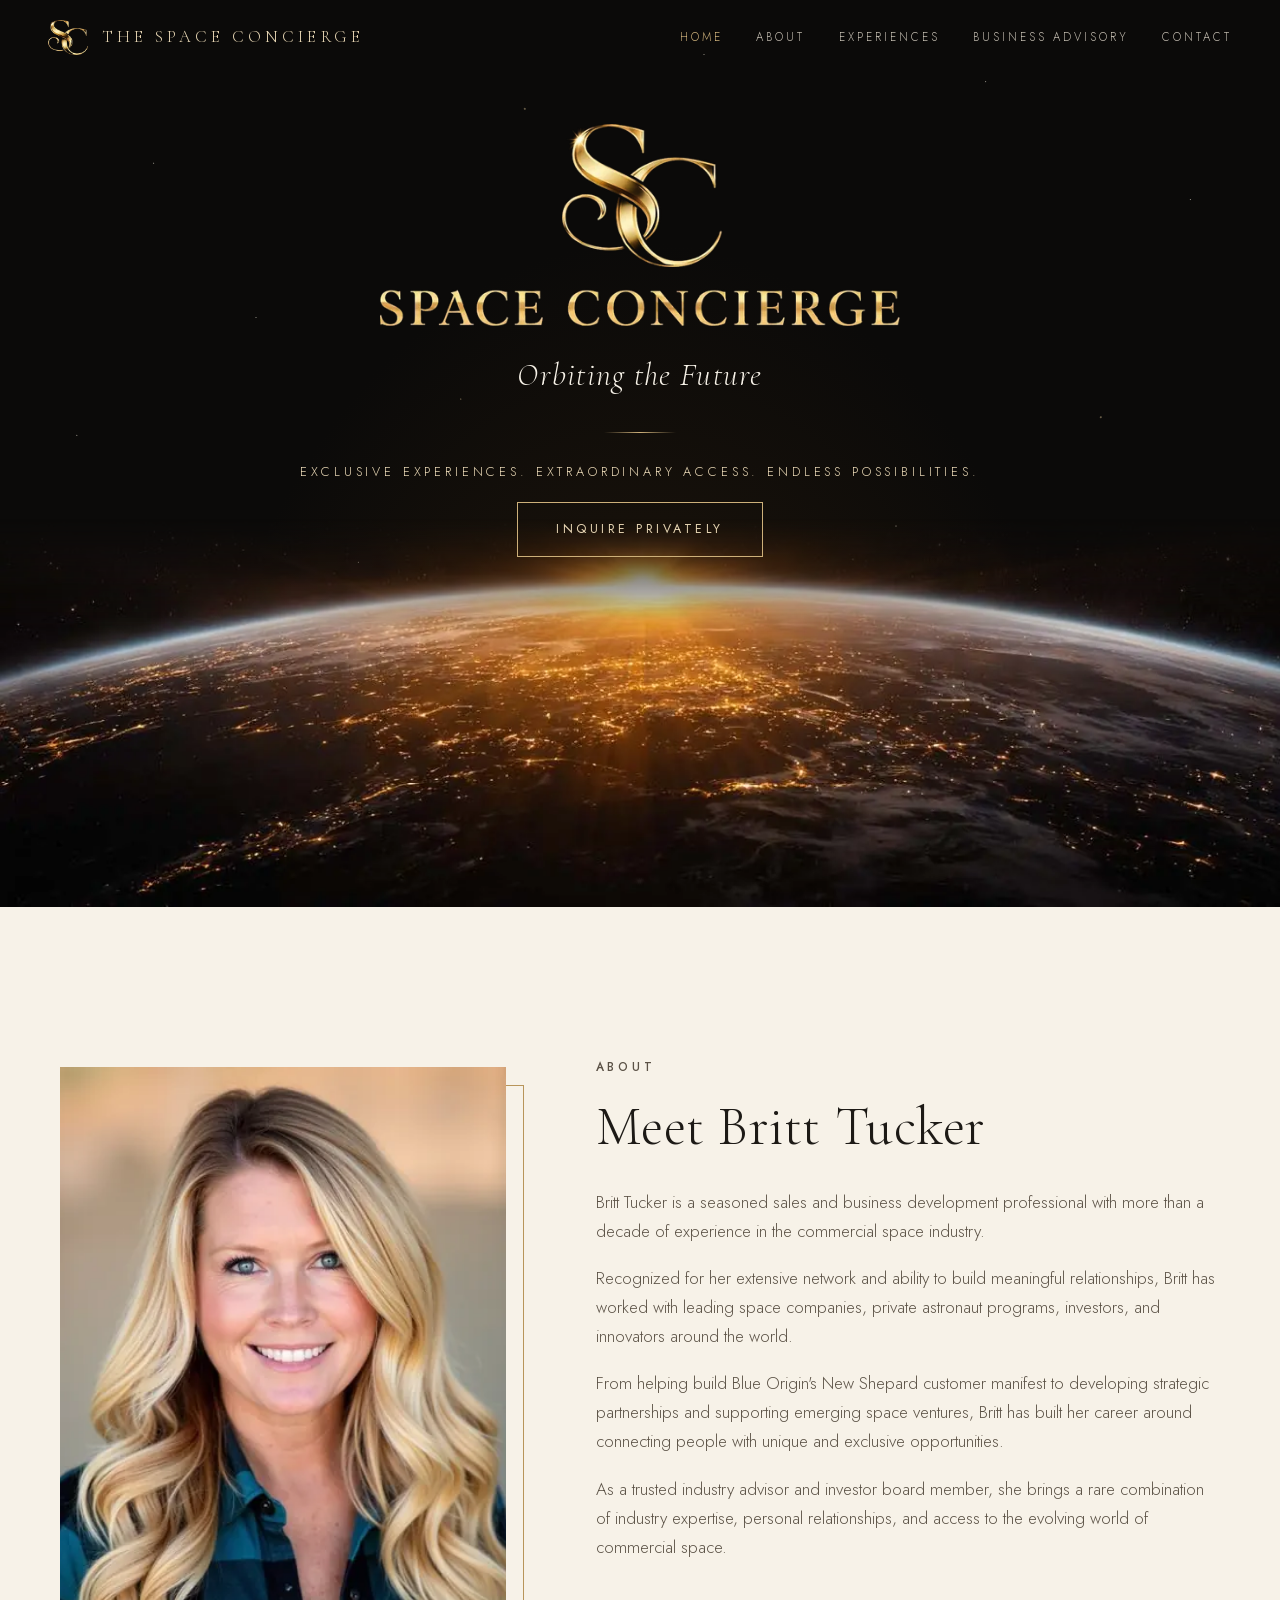
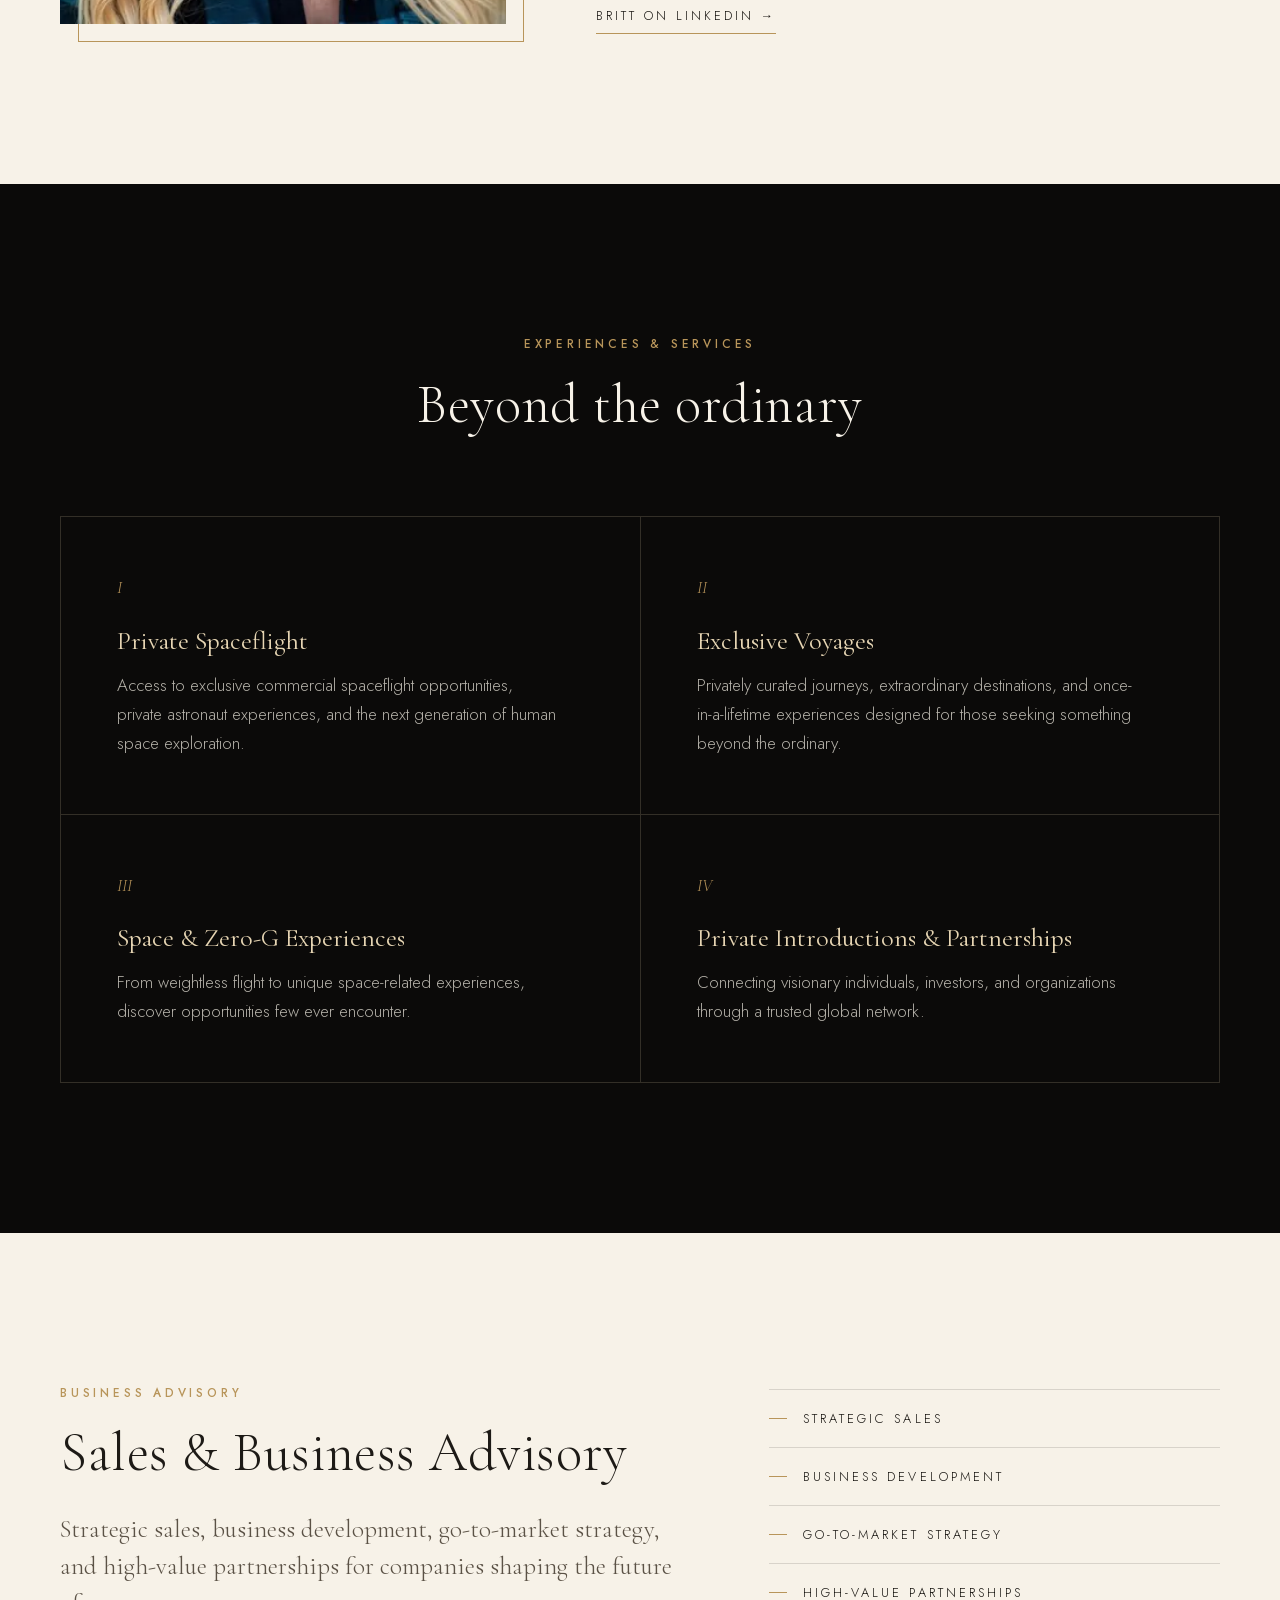
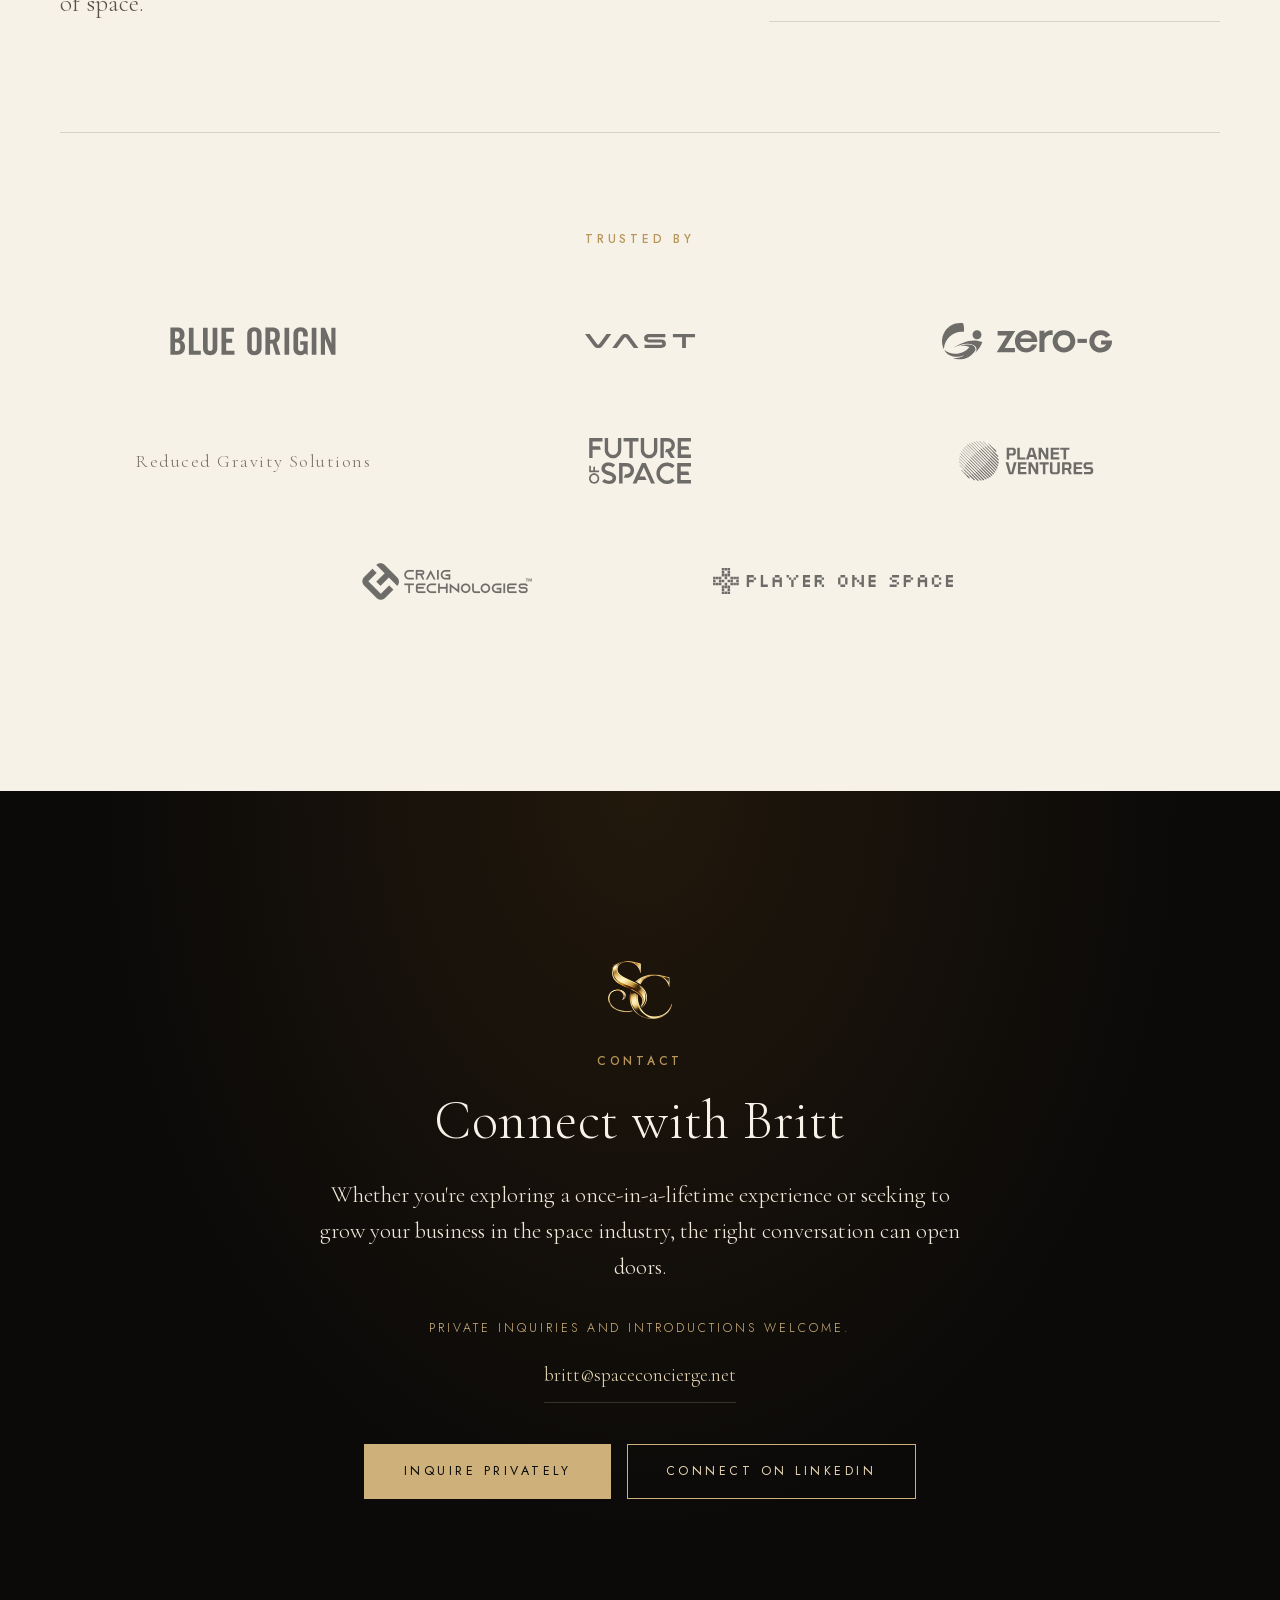
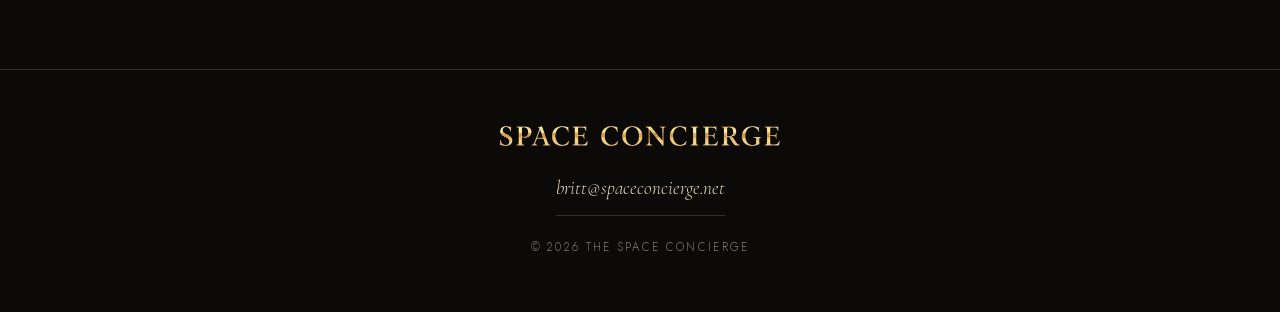
==== commit 6cf8f245: "Remove Sidus Space from the client list (temporary) Co-Authored-By: Claude Sonnet 5.5 <noreply@anthr" ====
--- a/index.html
+++ b/index.html
@@ -206,7 +206,6 @@
             <li><a href="https://planetventuresinc.com" target="_blank" rel="noopener" title="Planet Ventures"><img src="assets/logos/planet-ventures.svg" alt="Planet Ventures" loading="lazy" decoding="async"></a></li>
             <li><a href="https://craigtechinc.com" target="_blank" rel="noopener" title="Craig Technologies"><img src="assets/logos/craig-technologies.webp" alt="Craig Technologies" loading="lazy" decoding="async"></a></li>
             <li><a href="https://playeronespace.com" target="_blank" rel="noopener" title="Player One Space"><img class="logo--wide" src="assets/logos/player-one-space.svg" alt="Player One Space" loading="lazy" decoding="async"></a></li>
-            <li><a href="https://sidusspace.com" target="_blank" rel="noopener" title="Sidus Space"><img src="assets/logos/sidus-space.webp" alt="Sidus Space" loading="lazy" decoding="async"></a></li>
           </ul>
         </div>
       </div>
